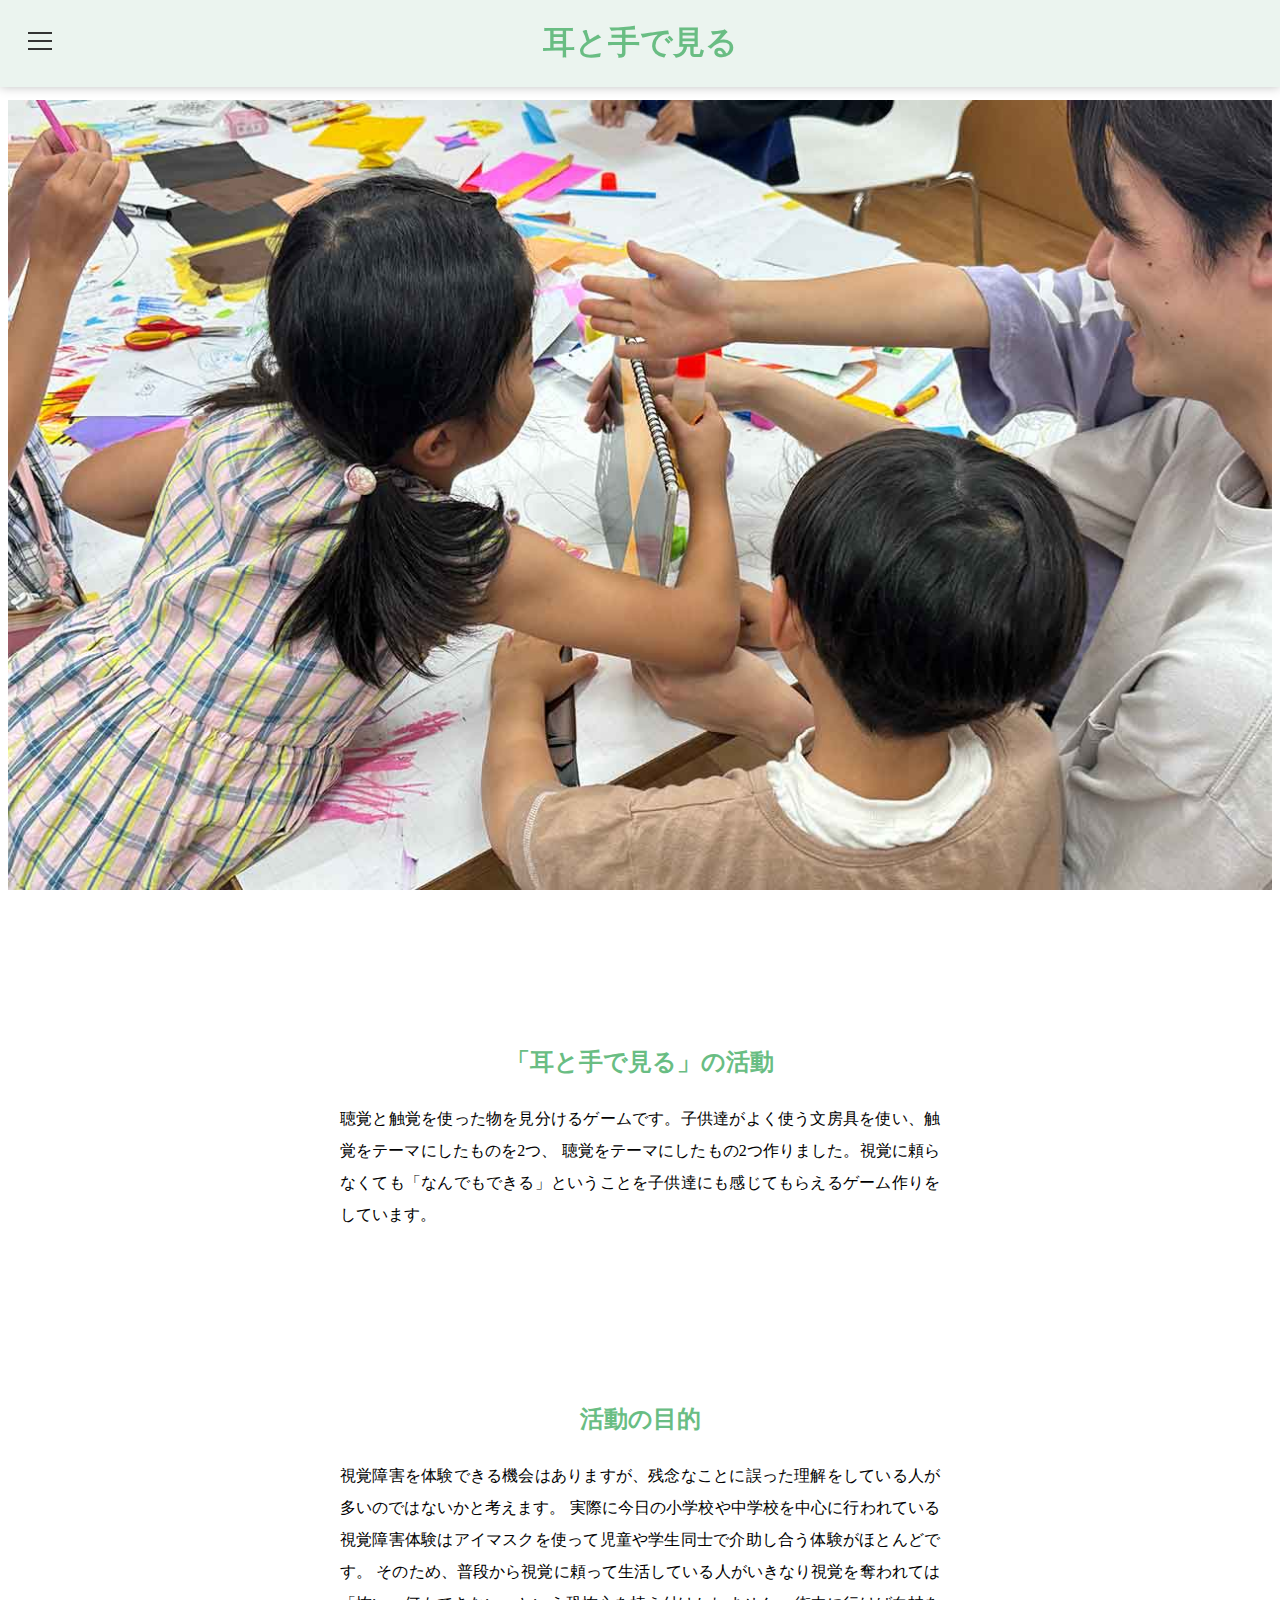
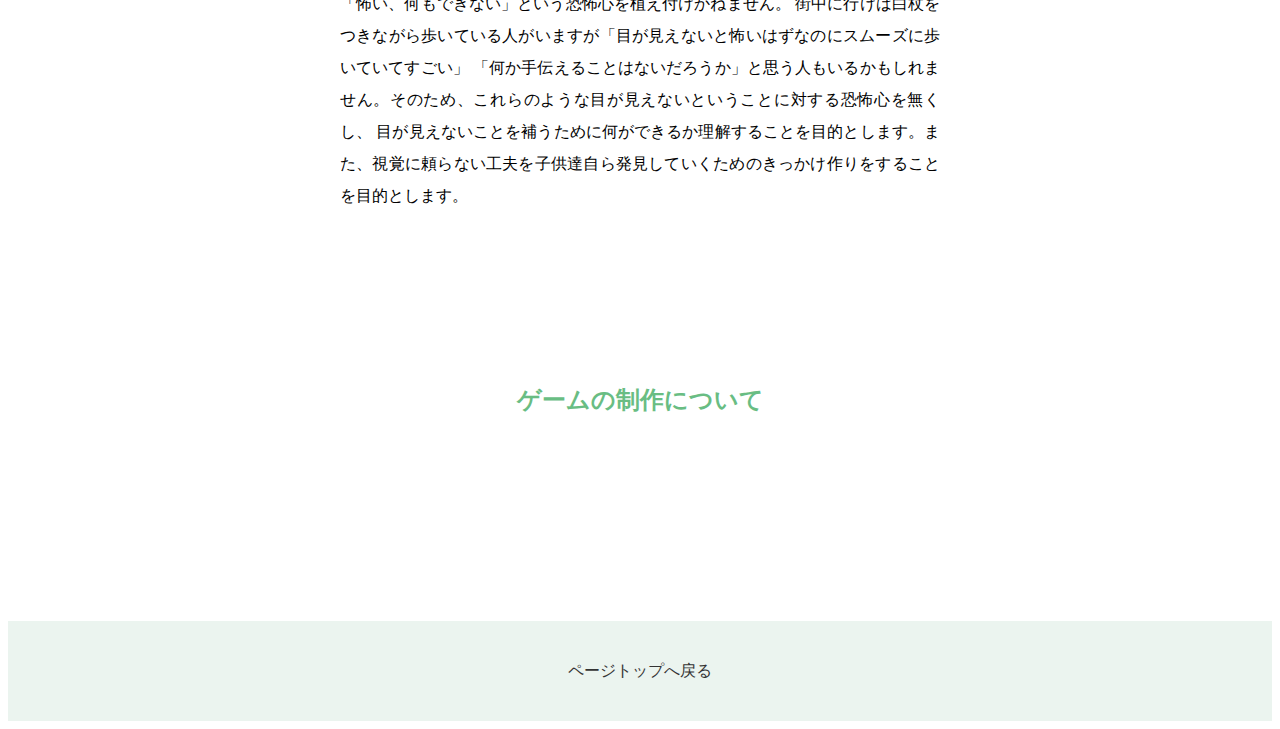
==== index.html @ 03f35da8 "Add files via upload" ====
<!DOCTYPE html>
<html lang="ja">
 <head>
     <meta charset="UTF-8">
     <title>耳と手で見る</title>
     <meta name="description" content="手と耳を使った、視覚障害を学ぶツールのデザイン">
     <meta name="viewport" content="width=device-width, initial-scale=1.0">


     
     <link href="common.css" rel="stylesheet">
     <link rel="stylesheet" href="style.css">
 </head>

 <body class="home">
    <header>
    <h1><a href="#">耳と手で見る</a></h1>

    <input type="checkbox" id="navBtn">  
    <label for="navBtn" class="open"><span></span></label>

    <nav>
      <ul>
         <li><a href="index.html">ホーム</a></li>
         <li><a href="game.html">ゲームの紹介</a></li>
         <li><a href="result.html">成果と考察</a></li>
      </ul>
    </nav>
    </header>


    <!-- 本文の始まり -->
    <main>
      <section class="visual">
         <img src="image/main_visual.jpg" alt="手と耳を使ったゲームで子供たちが遊んでいる様子">
      </section>

      <section class="maintext">
     <!-- 紹介文 -->
     <h2>「耳と手で見る」の活動</h2>
          <div id="introduction">
            <p class="introduction1">
               聴覚と触覚を使った物を見分けるゲームです。子供達がよく使う文房具を使い、触覚をテーマにしたものを2つ、
               聴覚をテーマにしたもの2つ作りました。視覚に頼らなくても「なんでもできる」ということを子供達にも感じてもらえるゲーム作りをしています。
            </p>


     <h2>活動の目的</h2>
             <p class="introduction1">
               視覚障害を体験できる機会はありますが、残念なことに誤った理解をしている人が多いのではないかと考えます。
               実際に今日の小学校や中学校を中心に行われている視覚障害体験はアイマスクを使って児童や学生同士で介助し合う体験がほとんどです。
               そのため、普段から視覚に頼って生活している人がいきなり視覚を奪われては「怖い、何もできない」という恐怖心を植え付けかねません。
               街中に行けば白杖をつきながら歩いている人がいますが「目が見えないと怖いはずなのにスムーズに歩いていてすごい」
               「何か手伝えることはないだろうか」と思う人もいるかもしれません。そのため、これらのような目が見えないということに対する恐怖心を無くし、
               目が見えないことを補うために何ができるか理解することを目的とします。また、視覚に頼らない工夫を子供達自ら発見していくためのきっかけ作りをすることを目的とします。
             </p>


     <h2>ゲームの制作について</h2>
             <p class="introduction1">
               
             </p>
          </div>
      </section>
    </main>


   <footer>
      <div><a href="#">ページトップへ戻る</a></div>
   </footer>
        
     

 </body>
</html>
---- style.css ----
@charset "UTF-8";

body{
    /* background-color: #EBF4EF; */
    background-color: #FFFFFF;
    font-size: 100%;
}

a{
    color: #333333;
    text-decoration: none;
}



/* ヘッダー */
header{
    position: fixed;
    width: 100%;
    top: 0;
    left: 0;
    /* background-color: #FFFFFF; */
    background-color: #EBF4EF;
    box-shadow: 0px 0px 10px 0px rgba(0, 0, 0, 0.25);
}



/* フッター */
footer{
    width: 100%;
    height: 100px;
    background-color: #EBF4EF;
    margin-top: 200px;
}

footer div{
    margin: 0%;
    color: #333333;
    line-height: 100px;
    text-align: center;
}


/* タイトル、見出しの設定*/
main{
    margin-top: 200px;
    line-height: 1.8;
}

.home main {
    margin-top: 100px;
}

main p{
    line-height: 2.0;
    text-align: justify; 
}

h1,h1 a{
    color: #69BD83;
    font-family:"游ゴシック",sans-serif;
    text-align: center;
}

h2 {
    color: #69BD83;
    font-family:"游ゴシック",sans-serif;
    text-align: center;
    padding-top: 250px; /* headerの高さ */
    margin-top: -100px;
}

h3{
    padding-top: 40px;
    text-align: center;
}

.maintext{
    padding: 0px 40px;
}


/* ホームページの紹介文 */
#introduction{
    text-align: center; 
}
.introduction1{
    text-align: left; margin-left: auto; margin-right: auto; max-width: 600px;
    text-align: justify;
}



/* ゲームの箇条書きリスト */
#gamelist{
    text-align: center; 
}
#gamelist1{
    text-align: left; margin-left: auto; margin-right: auto; max-width: 475px;
    text-align: justify;
}


/* 成果の本文 */
#resulttext{
    text-align: center; 
}
#resulttext1{
    text-align: left; margin-left: auto; margin-right: auto; width: 475px;
    text-align: justify;
}



/* 動画 */
iframe{
    max-width: 100%;
    margin: auto;
    display: block;
}



/* 画像 */
img{
    max-width: 100%;
    margin: auto;
    display: block;
}



/* メニューバー機能 */
ul{
    overflow: hidden;
    list-style: none;
    margin: 0 auto;
    z-index: 20;
}

ul li{
    display: inline-block;
    padding: 26px 10px 20px 10px;
}

.btn4{
    text-transform: uppercase;
    text-align: center;
    position: relative;
    text-decoration: none;
    display: inline-block;
}

.btn4::before{
    content: '';
    position: absolute;
    bottom: -2px;
    left: 0%;
    width:100%;
    height: 2px;
    background: #69BD83;
    display: block;
    transform-origin: right top;
    transform: scale(0, 1);
    transition: transform 0.4s cubic-bezier(1, 0, 0, 1)
}

.btn4:hover::before{
    transform-origin: left top;
    transform: scale(1, 1)
}



/* ホーム画面のメニューバー */
nav ul {
    list-style: none;
    padding-top: 3rem;
    padding-bottom: 1rem;
    text-align: center;
}
  
nav ul li {
    display: block;
    margin: 0 10px;
    padding: 10px 0;
}
  
nav ul li a {
    text-decoration: none;
    font-weight: bold;
    color: #FFFFFF;
}



/* ハンバーガーメニュー */
#wrap {
    display: flex;
    flex-direction: column;
    min-height: 100vh;
    overflow: hidden;
}

nav {
    /* display: none; */
    height: 100vh;
    width: 300px;
    position: absolute;
    top: 0;
    left:-300px;
    z-index: 50;
    background-color: rgba(105, 189, 131, .5);
    transition: transform .5s;
}
  
#navBtn:checked ~ nav {
    display: block;
    transform: translateX(300px);
}

#navBtn {
    display: none;
}
  
.open {
    cursor: pointer;
    position: absolute;
    top: 22px;
    left: 10px;
    display: block;
    z-index: 100;
    width: 60px;
    height: 40px;
    border-radius: 2px;
}



/*ハンバーガーボタン*/
.open::before,
.open::after {
  content: "";
}

.open span,
.open::before,
.open::after {
  content: "";
  position: absolute;
  top: 18px;
  left: 30%;
  width: 40%;
  border-bottom: 2px solid #333;
  transition: transform .5s;
}

.open::before {
  transform: translateY(-8px);
}

.open::after {
  transform: translateY(8px);
}



/*ハンバーガーボタンを閉じる*/
/* #navBtn:checked + .open {
  background: #555;
} */

#navBtn:checked + .open span {
  transform: scaleX(0);
}

#navBtn:checked + .open::before {
  transform: rotate(45deg);
}

#navBtn:checked + .open::after {
  transform: rotate(-45deg);
}
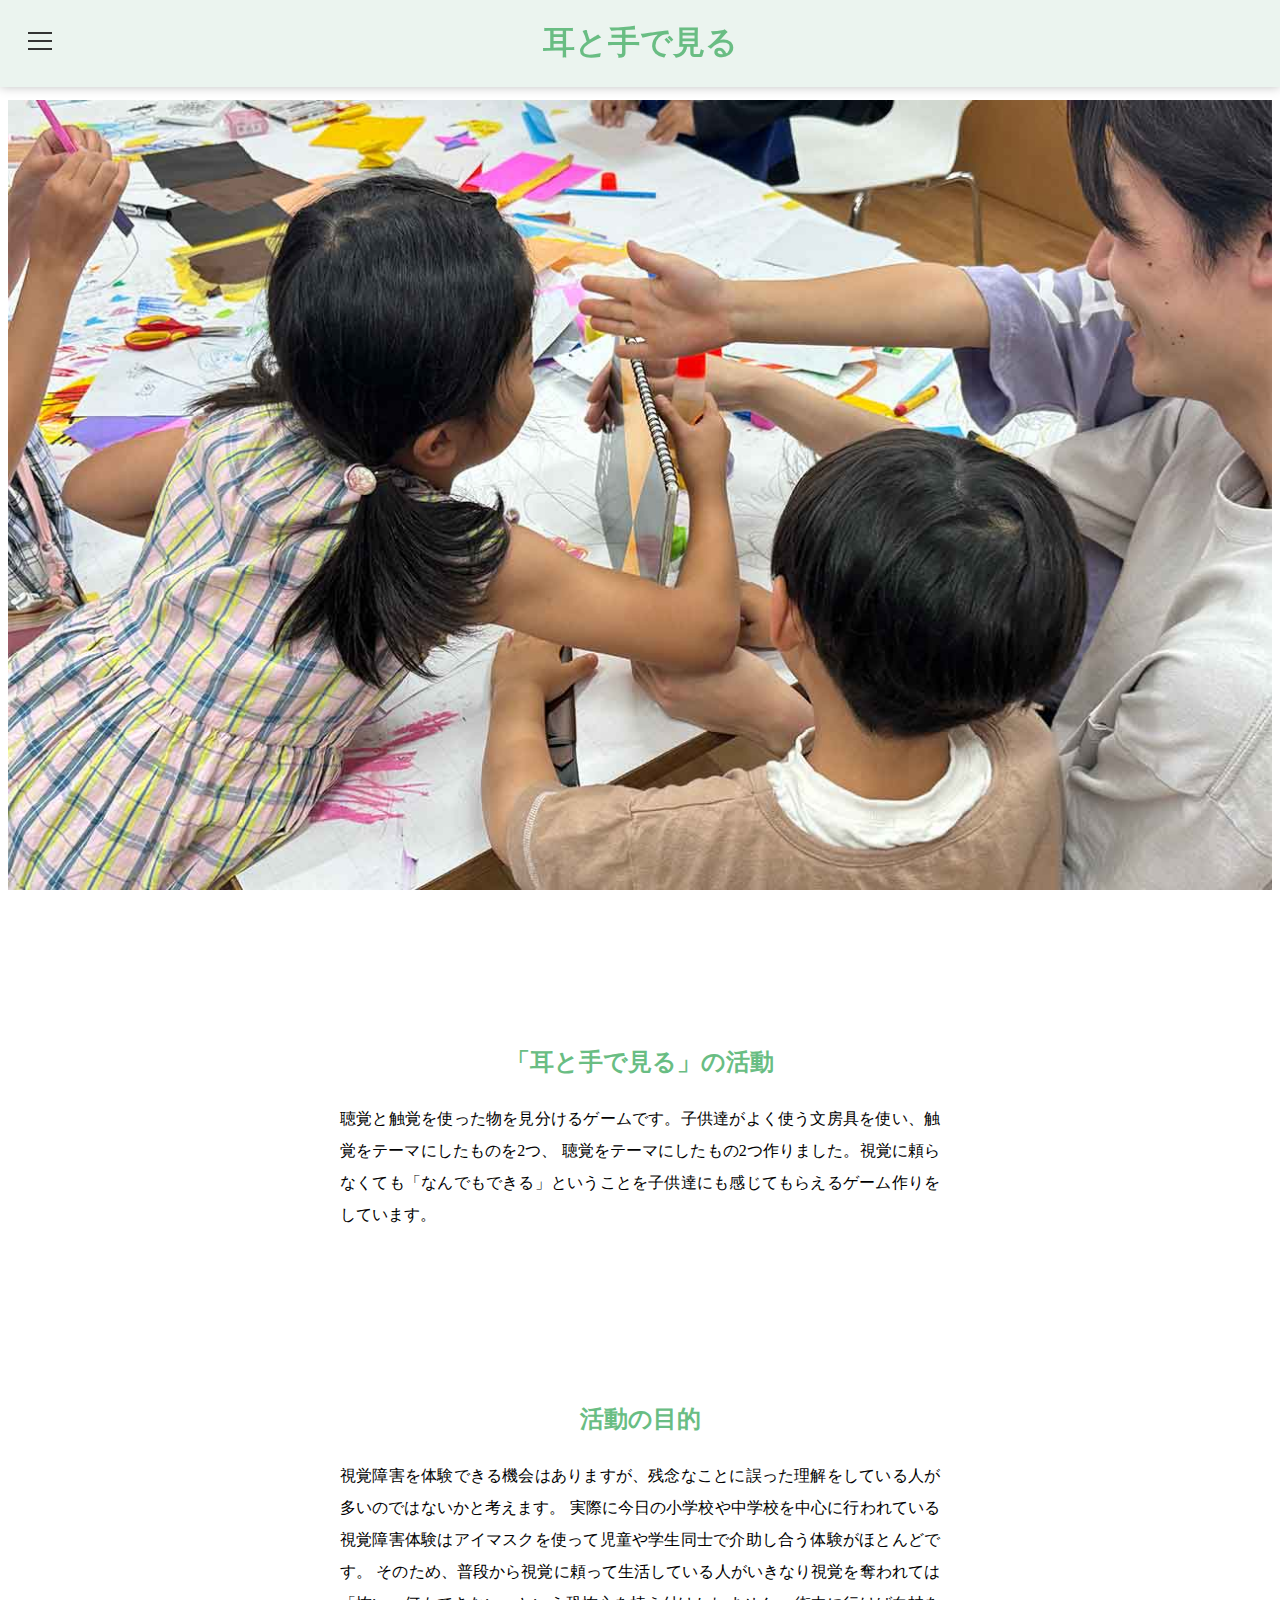
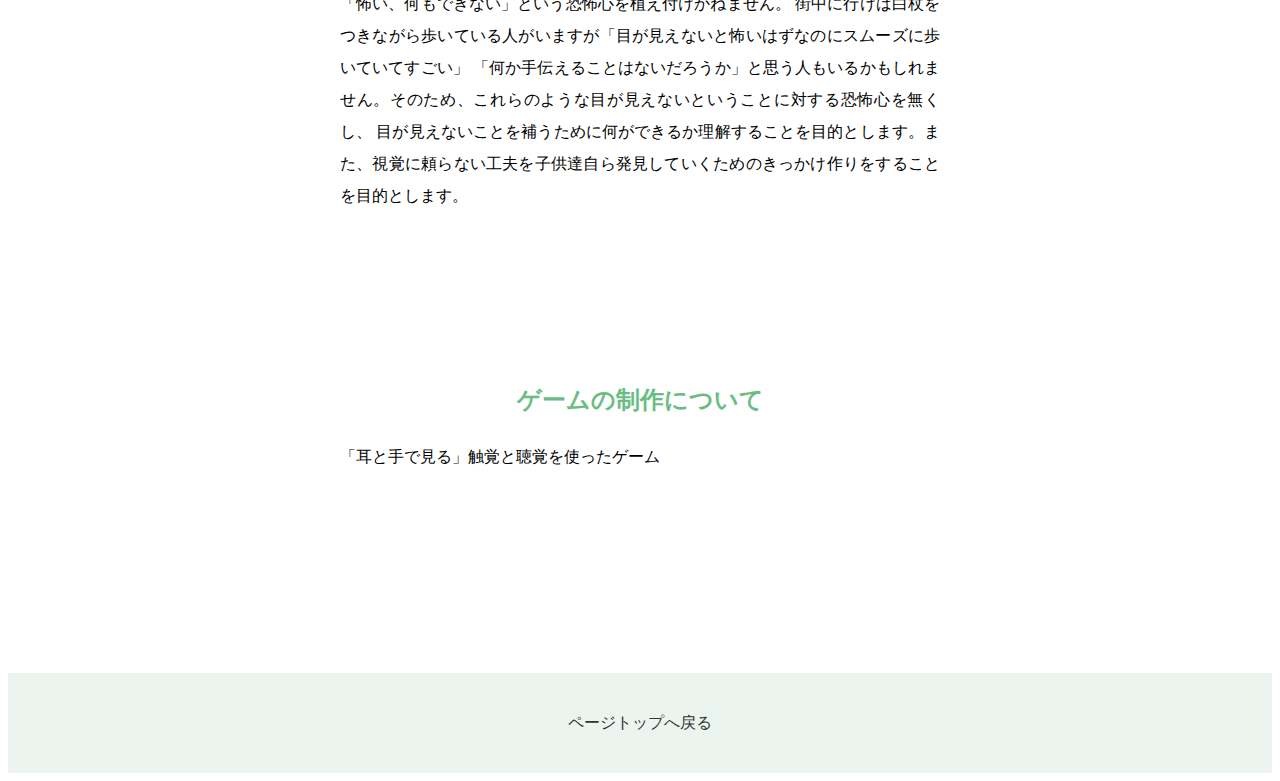
==== commit 0d12b091: "Add files via upload" ====
--- a/index.html
+++ b/index.html
@@ -23,7 +23,7 @@
       <ul>
          <li><a href="index.html">ホーム</a></li>
          <li><a href="game.html">ゲームの紹介</a></li>
-         <li><a href="result.html">成果と考察</a></li>
+         <li><a href="result.html">成果</a></li>
       </ul>
     </nav>
     </header>
@@ -58,7 +58,7 @@
 
      <h2>ゲームの制作について</h2>
              <p class="introduction1">
-               
+               「耳と手で見る」触覚と聴覚を使ったゲーム
              </p>
           </div>
       </section>
--- a/style.css
+++ b/style.css
@@ -19,7 +19,6 @@
     width: 100%;
     top: 0;
     left: 0;
-    /* background-color: #FFFFFF; */
     background-color: #EBF4EF;
     box-shadow: 0px 0px 10px 0px rgba(0, 0, 0, 0.25);
 }
@@ -96,7 +95,7 @@
 #gamelist{
     text-align: center; 
 }
-#gamelist1{
+.gamelist1{
     text-align: left; margin-left: auto; margin-right: auto; max-width: 475px;
     text-align: justify;
 }
@@ -106,7 +105,7 @@
 #resulttext{
     text-align: center; 
 }
-#resulttext1{
+.resulttext1{
     text-align: left; margin-left: auto; margin-right: auto; width: 475px;
     text-align: justify;
 }
@@ -159,7 +158,7 @@
     left: 0%;
     width:100%;
     height: 2px;
-    background: #69BD83;
+    background: #00aa71;
     display: block;
     transform-origin: right top;
     transform: scale(0, 1);
@@ -173,18 +172,22 @@
 
 
 
-/* ホーム画面のメニューバー */
+/* 各ページに表示するのメニューバー */
 nav ul {
     list-style: none;
     padding-top: 3rem;
     padding-bottom: 1rem;
-    text-align: center;
+    /* text-align: center; */
 }
   
 nav ul li {
     display: block;
     margin: 0 10px;
     padding: 10px 0;
+}
+
+nav ul li ul{
+    padding: 1rem;
 }
   
 nav ul li a {
@@ -211,7 +214,7 @@
     top: 0;
     left:-300px;
     z-index: 50;
-    background-color: rgba(105, 189, 131, .5);
+    background-color: rgba(105, 189, 131, .8);
     transition: transform .5s;
 }
   
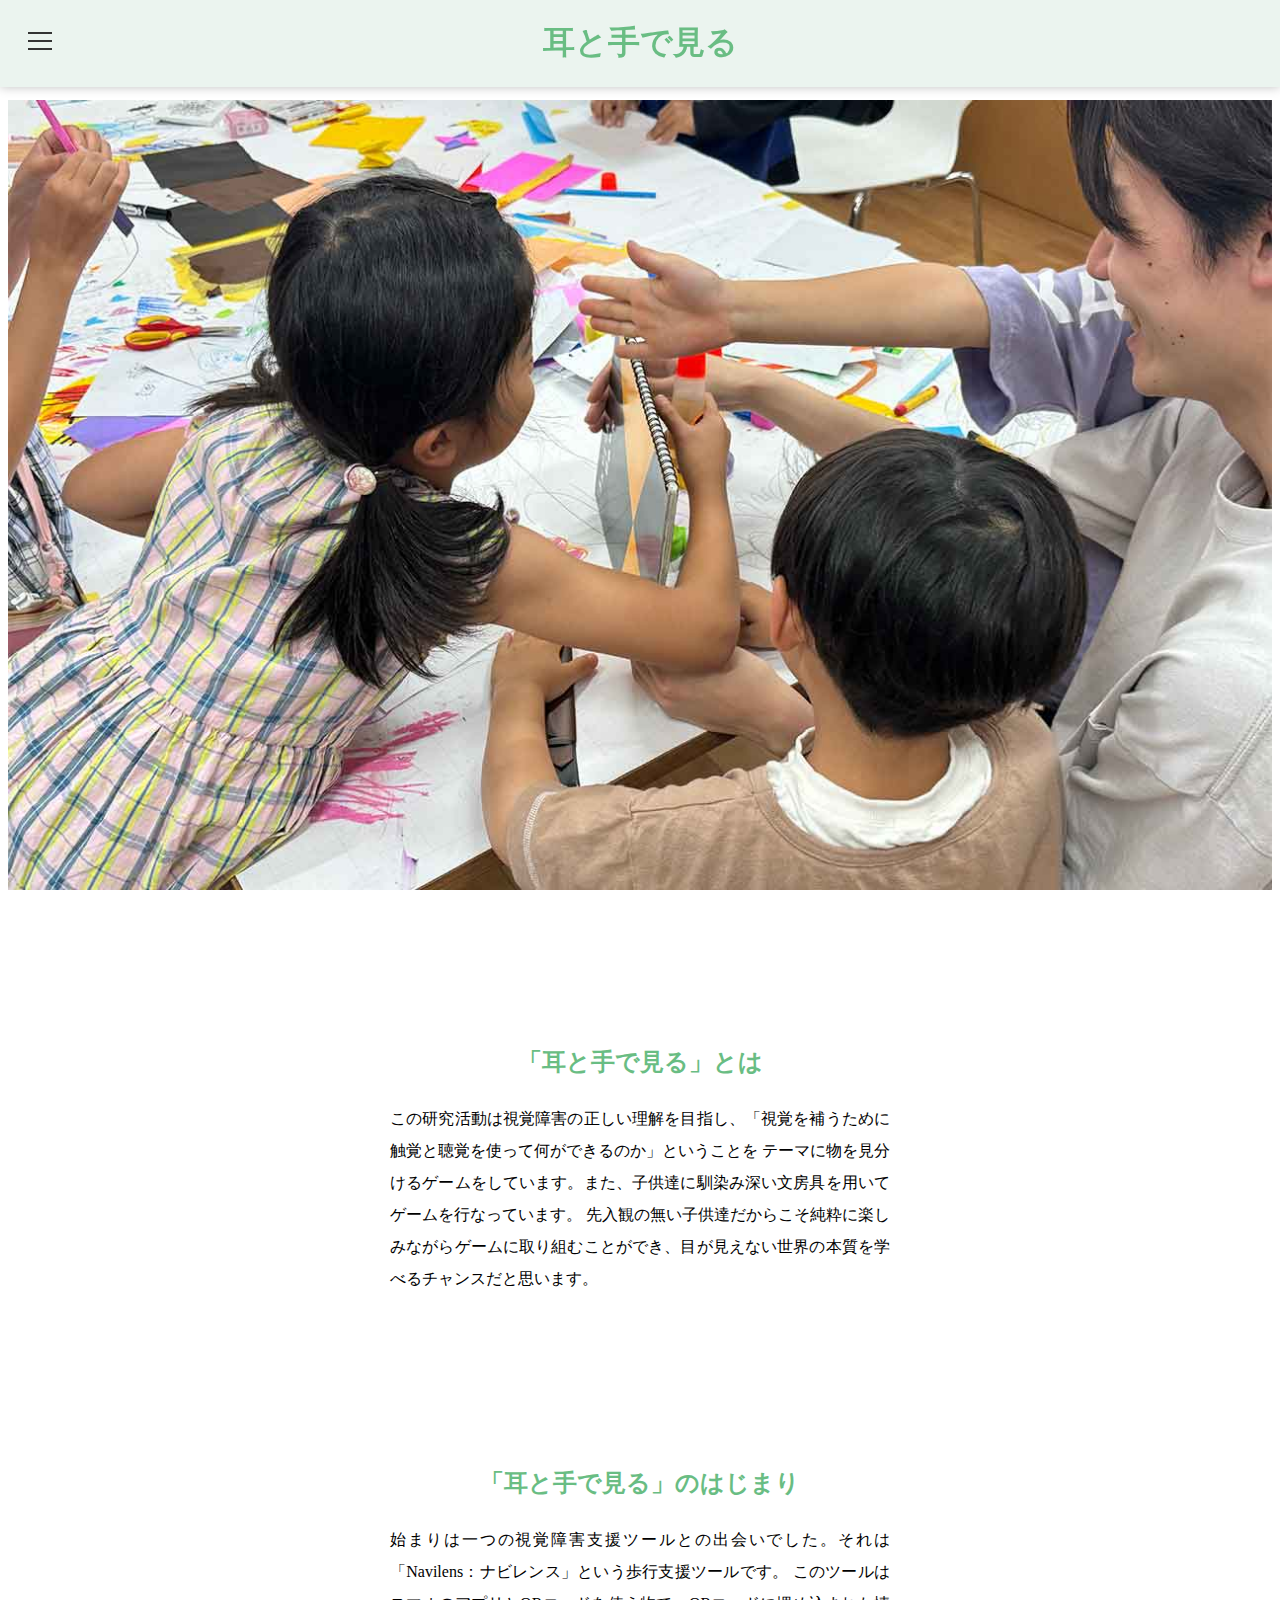
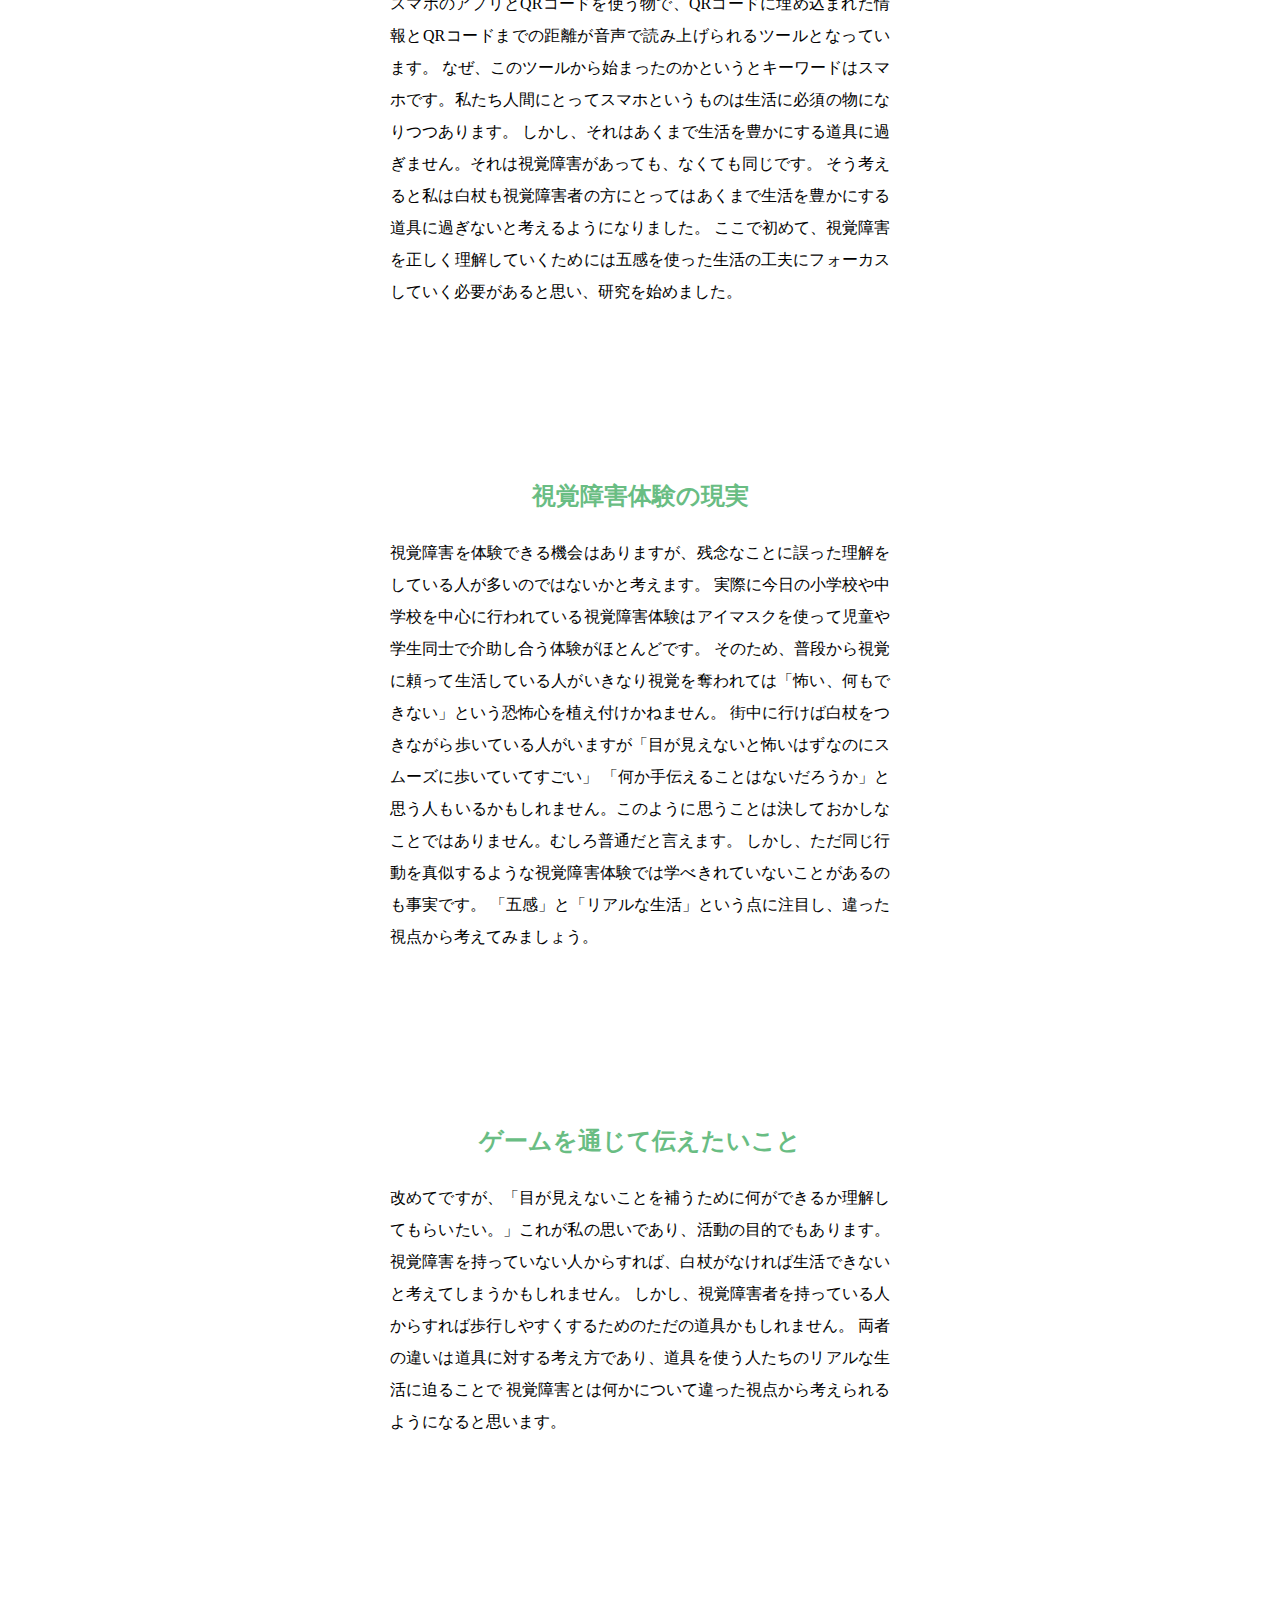
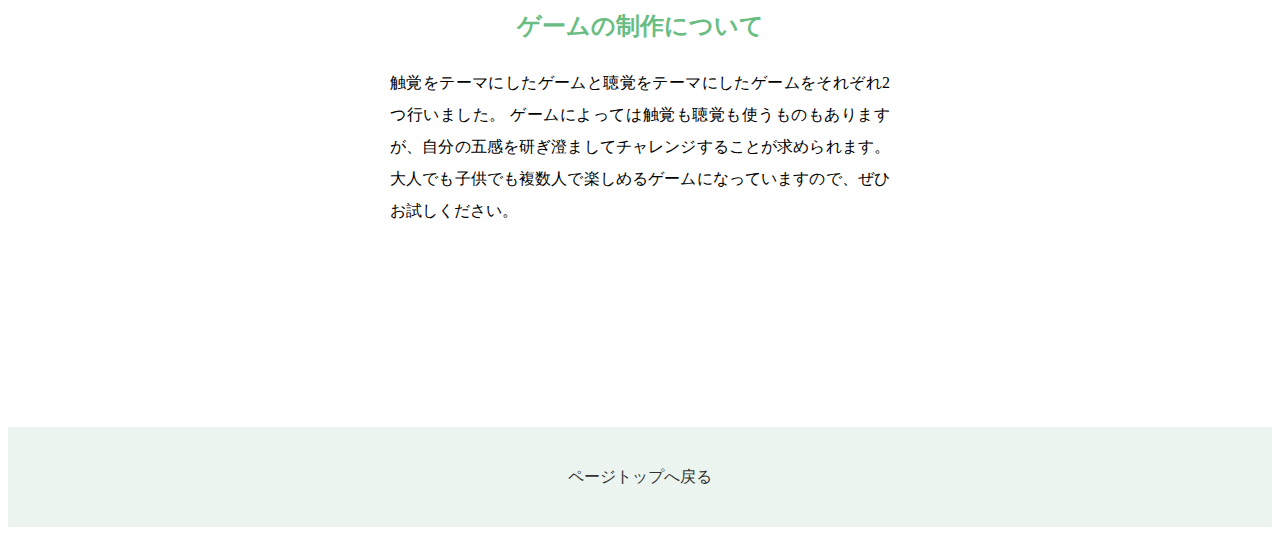
==== commit 3e30d486: "Add files via upload" ====
--- a/index.html
+++ b/index.html
@@ -37,28 +37,53 @@
 
       <section class="maintext">
      <!-- 紹介文 -->
-     <h2>「耳と手で見る」の活動</h2>
+     <h2>「耳と手で見る」とは</h2>
           <div id="introduction">
             <p class="introduction1">
-               聴覚と触覚を使った物を見分けるゲームです。子供達がよく使う文房具を使い、触覚をテーマにしたものを2つ、
-               聴覚をテーマにしたもの2つ作りました。視覚に頼らなくても「なんでもできる」ということを子供達にも感じてもらえるゲーム作りをしています。
+              この研究活動は視覚障害の正しい理解を目指し、「視覚を補うために触覚と聴覚を使って何ができるのか」ということを
+              テーマに物を見分けるゲームをしています。また、子供達に馴染み深い文房具を用いてゲームを行なっています。
+              先入観の無い子供達だからこそ純粋に楽しみながらゲームに取り組むことができ、目が見えない世界の本質を学べるチャンスだと思います。
             </p>
 
 
-     <h2>活動の目的</h2>
+     <h2>「耳と手で見る」のはじまり</h2>
              <p class="introduction1">
-               視覚障害を体験できる機会はありますが、残念なことに誤った理解をしている人が多いのではないかと考えます。
-               実際に今日の小学校や中学校を中心に行われている視覚障害体験はアイマスクを使って児童や学生同士で介助し合う体験がほとんどです。
-               そのため、普段から視覚に頼って生活している人がいきなり視覚を奪われては「怖い、何もできない」という恐怖心を植え付けかねません。
-               街中に行けば白杖をつきながら歩いている人がいますが「目が見えないと怖いはずなのにスムーズに歩いていてすごい」
-               「何か手伝えることはないだろうか」と思う人もいるかもしれません。そのため、これらのような目が見えないということに対する恐怖心を無くし、
-               目が見えないことを補うために何ができるか理解することを目的とします。また、視覚に頼らない工夫を子供達自ら発見していくためのきっかけ作りをすることを目的とします。
+              始まりは一つの視覚障害支援ツールとの出会いでした。それは「Navilens：ナビレンス」という歩行支援ツールです。
+              このツールはスマホのアプリとQRコードを使う物で、QRコードに埋め込まれた情報とQRコードまでの距離が音声で読み上げられるツールとなっています。
+              なぜ、このツールから始まったのかというとキーワードはスマホです。私たち人間にとってスマホというものは生活に必須の物になりつつあります。
+              しかし、それはあくまで生活を豊かにする道具に過ぎません。それは視覚障害があっても、なくても同じです。
+              そう考えると私は白杖も視覚障害者の方にとってはあくまで生活を豊かにする道具に過ぎないと考えるようになりました。
+              ここで初めて、視覚障害を正しく理解していくためには五感を使った生活の工夫にフォーカスしていく必要があると思い、研究を始めました。
              </p>
 
 
+     <h2>視覚障害体験の現実</h2>
+             <p class="introduction1">
+              視覚障害を体験できる機会はありますが、残念なことに誤った理解をしている人が多いのではないかと考えます。
+              実際に今日の小学校や中学校を中心に行われている視覚障害体験はアイマスクを使って児童や学生同士で介助し合う体験がほとんどです。
+              そのため、普段から視覚に頼って生活している人がいきなり視覚を奪われては「怖い、何もできない」という恐怖心を植え付けかねません。
+              街中に行けば白杖をつきながら歩いている人がいますが「目が見えないと怖いはずなのにスムーズに歩いていてすごい」
+              「何か手伝えることはないだろうか」と思う人もいるかもしれません。このように思うことは決しておかしなことではありません。むしろ普通だと言えます。
+              しかし、ただ同じ行動を真似するような視覚障害体験では学べきれていないことがあるのも事実です。
+              「五感」と「リアルな生活」という点に注目し、違った視点から考えてみましょう。
+             </p>
+      
+
+     <h2>ゲームを通じて伝えたいこと</h2> 
+             <p class="introduction1">
+              改めてですが、「目が見えないことを補うために何ができるか理解してもらいたい。」これが私の思いであり、活動の目的でもあります。
+              視覚障害を持っていない人からすれば、白杖がなければ生活できないと考えてしまうかもしれません。
+              しかし、視覚障害者を持っている人からすれば歩行しやすくするためのただの道具かもしれません。
+              両者の違いは道具に対する考え方であり、道具を使う人たちのリアルな生活に迫ることで
+              視覚障害とは何かについて違った視点から考えられるようになると思います。
+             </p> 
+             
+             
      <h2>ゲームの制作について</h2>
              <p class="introduction1">
-               「耳と手で見る」触覚と聴覚を使ったゲーム
+              触覚をテーマにしたゲームと聴覚をテーマにしたゲームをそれぞれ2つ行いました。
+              ゲームによっては触覚も聴覚も使うものもありますが、自分の五感を研ぎ澄ましてチャレンジすることが求められます。
+              大人でも子供でも複数人で楽しめるゲームになっていますので、ぜひお試しください。
              </p>
           </div>
       </section>
--- a/style.css
+++ b/style.css
@@ -85,7 +85,7 @@
     text-align: center; 
 }
 .introduction1{
-    text-align: left; margin-left: auto; margin-right: auto; max-width: 600px;
+    text-align: left; margin-left: auto; margin-right: auto; max-width: 500px;
     text-align: justify;
 }
 
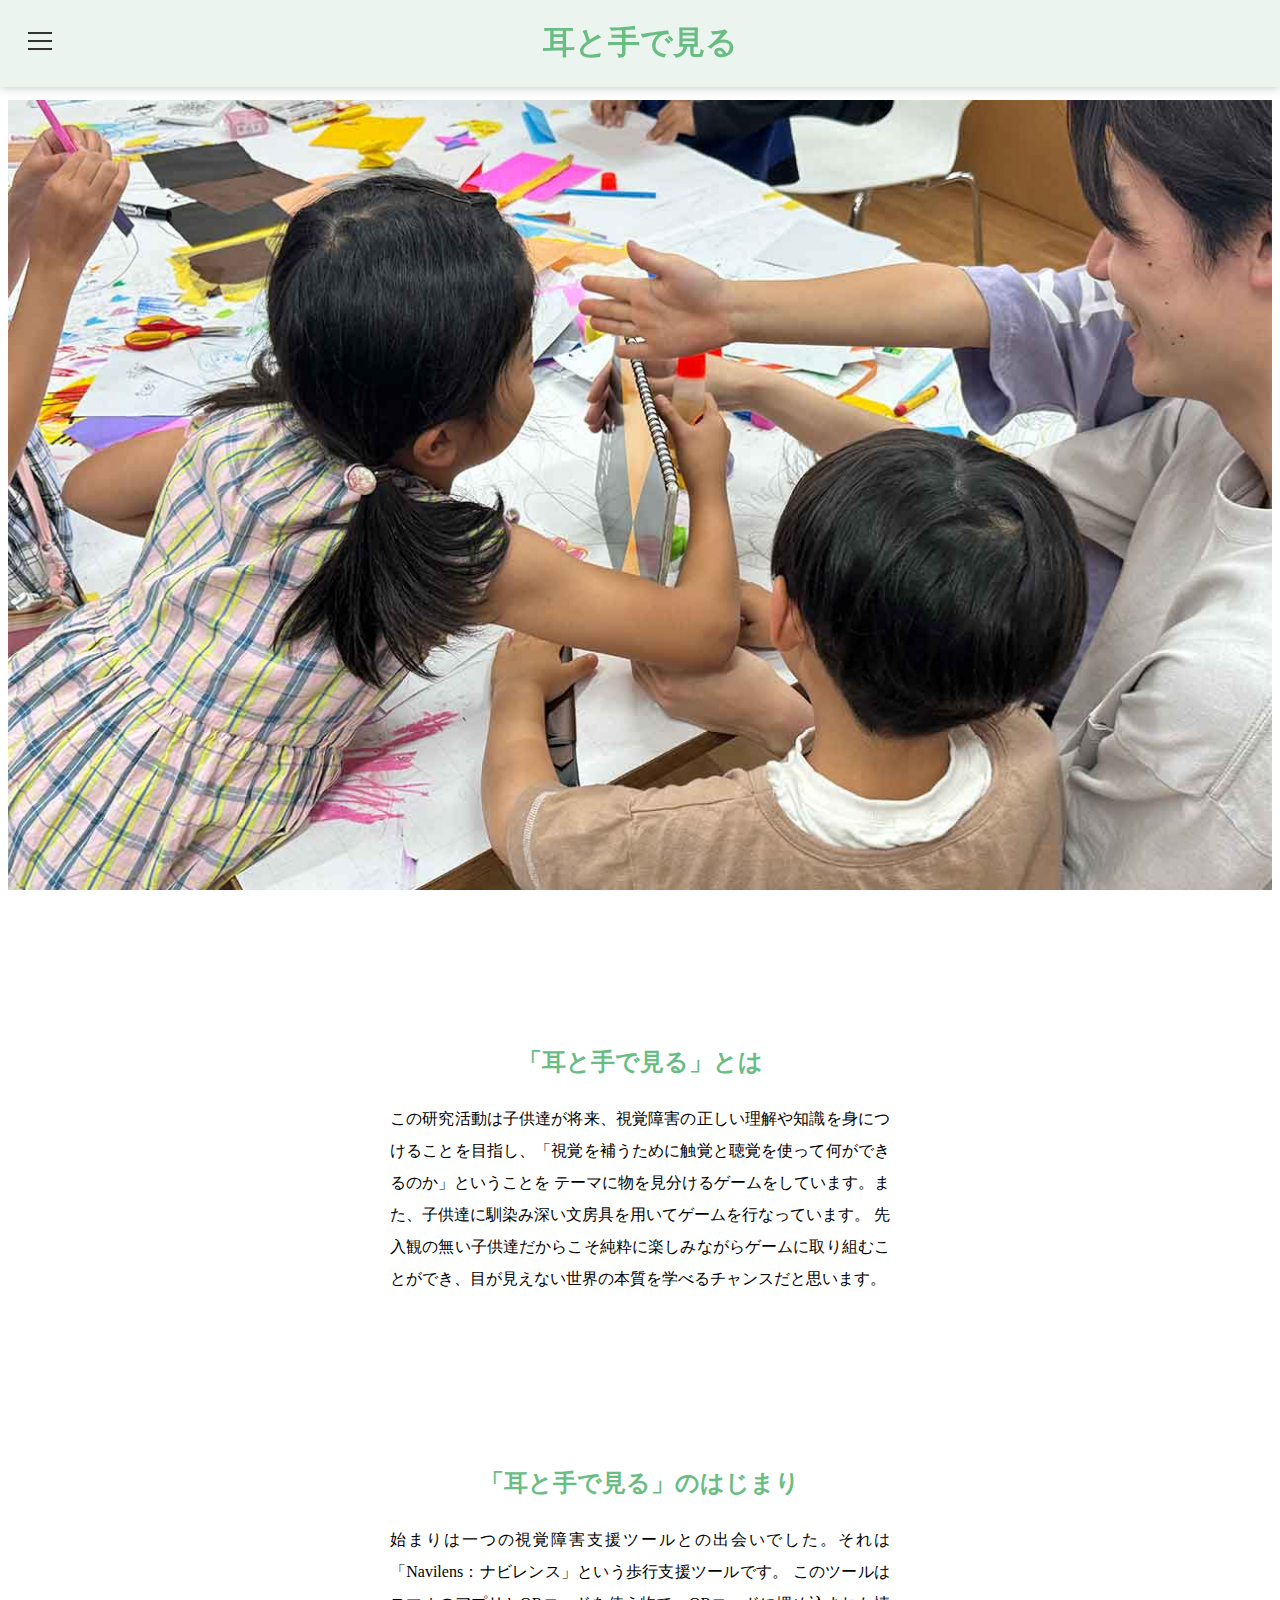
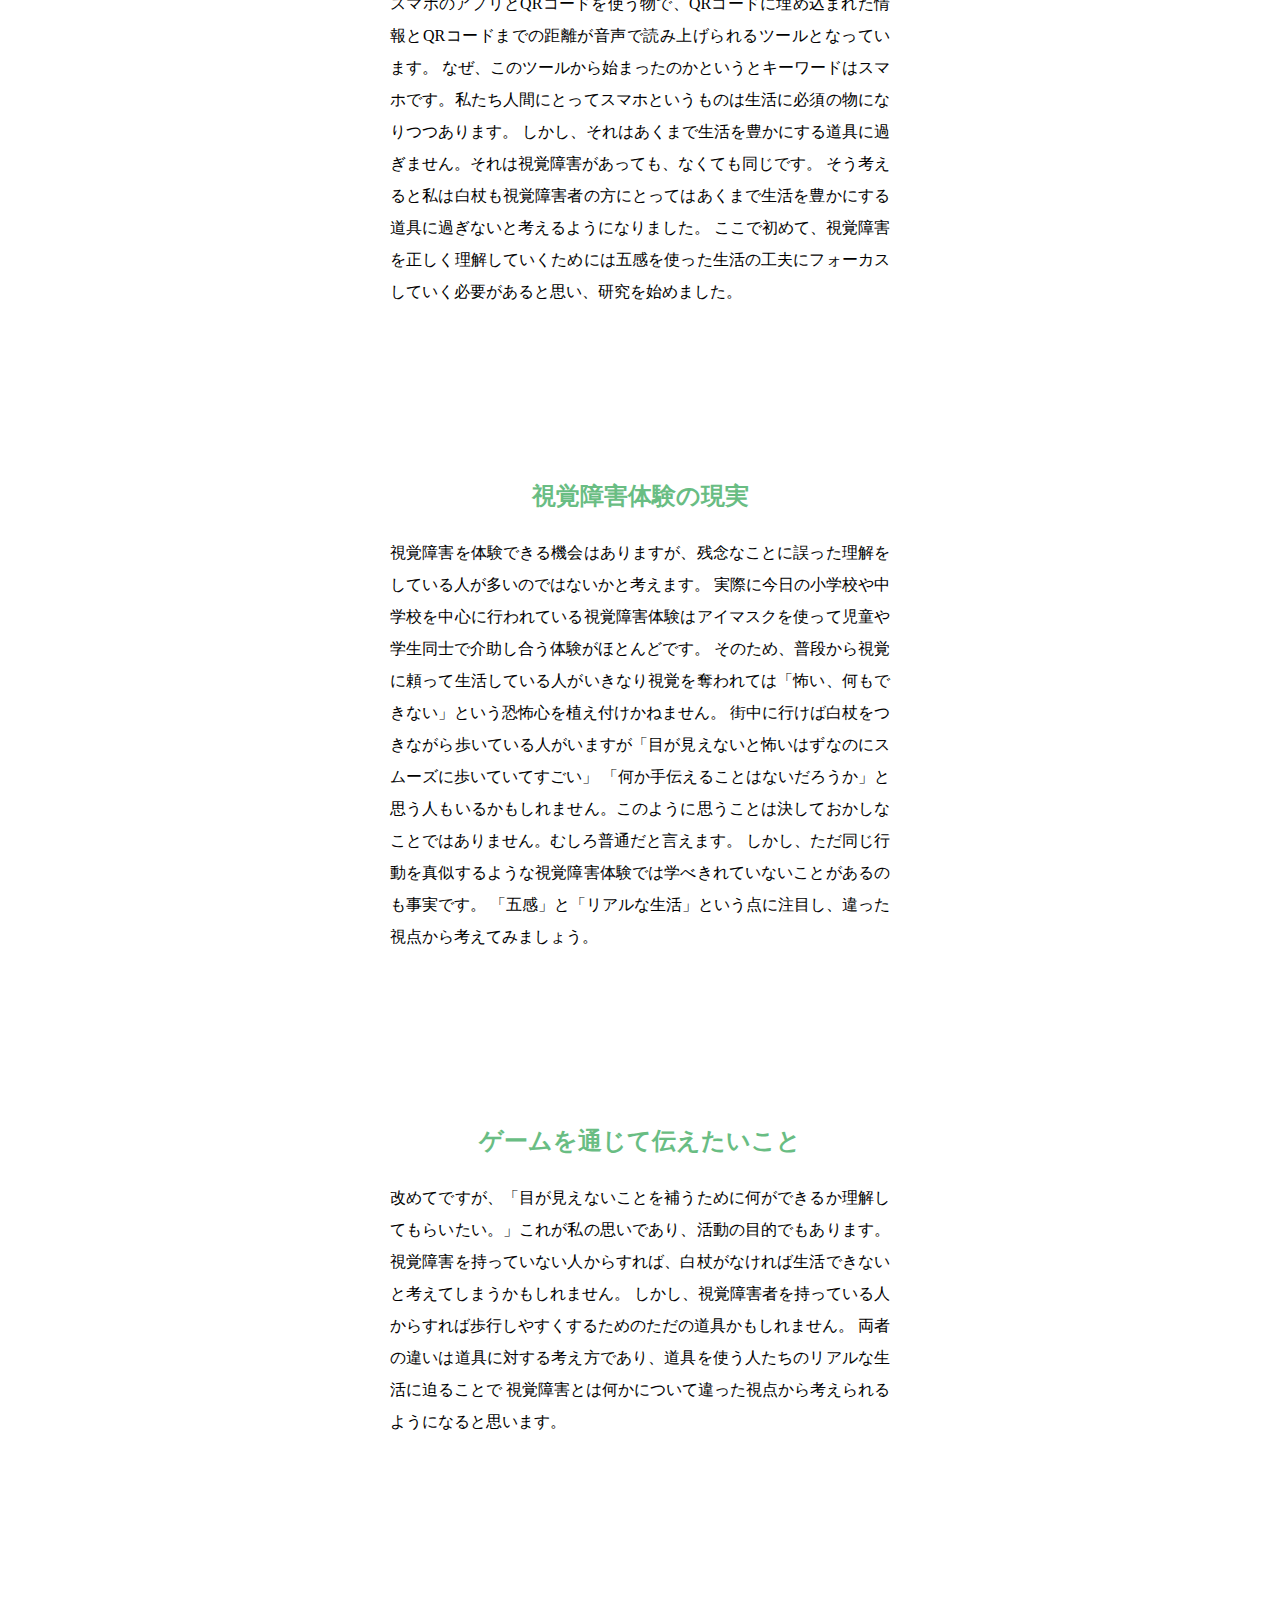
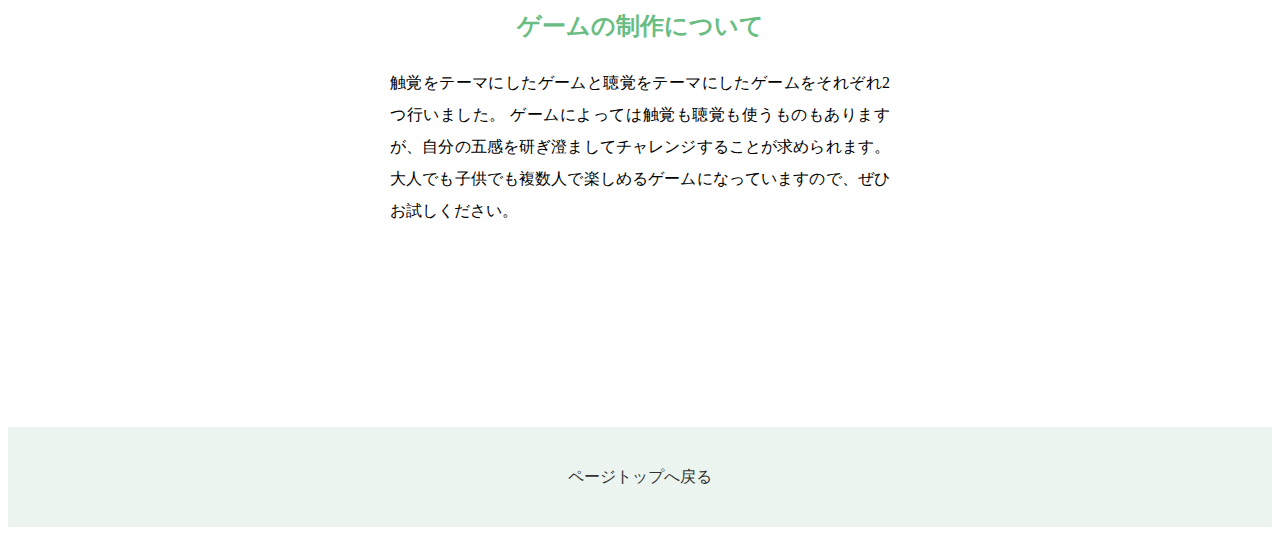
==== commit 6ab6892e: "Add files via upload" ====
--- a/index.html
+++ b/index.html
@@ -23,7 +23,7 @@
       <ul>
          <li><a href="index.html">ホーム</a></li>
          <li><a href="game.html">ゲームの紹介</a></li>
-         <li><a href="result.html">成果</a></li>
+         <li><a href="result.html">活動の成果</a></li>
       </ul>
     </nav>
     </header>
@@ -40,7 +40,7 @@
      <h2>「耳と手で見る」とは</h2>
           <div id="introduction">
             <p class="introduction1">
-              この研究活動は視覚障害の正しい理解を目指し、「視覚を補うために触覚と聴覚を使って何ができるのか」ということを
+              この研究活動は子供達が将来、視覚障害の正しい理解や知識を身につけることを目指し、「視覚を補うために触覚と聴覚を使って何ができるのか」ということを
               テーマに物を見分けるゲームをしています。また、子供達に馴染み深い文房具を用いてゲームを行なっています。
               先入観の無い子供達だからこそ純粋に楽しみながらゲームに取り組むことができ、目が見えない世界の本質を学べるチャンスだと思います。
             </p>
--- a/style.css
+++ b/style.css
@@ -91,22 +91,22 @@
 
 
 
-/* ゲームの箇条書きリスト */
+/* ゲームページの本文 */
 #gamelist{
     text-align: center; 
 }
 .gamelist1{
-    text-align: left; margin-left: auto; margin-right: auto; max-width: 475px;
+    text-align: left; margin-left: auto; margin-right: auto; max-width: 460px;
     text-align: justify;
 }
 
 
-/* 成果の本文 */
+/* 活動の成果のページの本文 */
 #resulttext{
     text-align: center; 
 }
 .resulttext1{
-    text-align: left; margin-left: auto; margin-right: auto; width: 475px;
+    text-align: left; margin-left: auto; margin-right: auto; width: 500px;
     text-align: justify;
 }
 
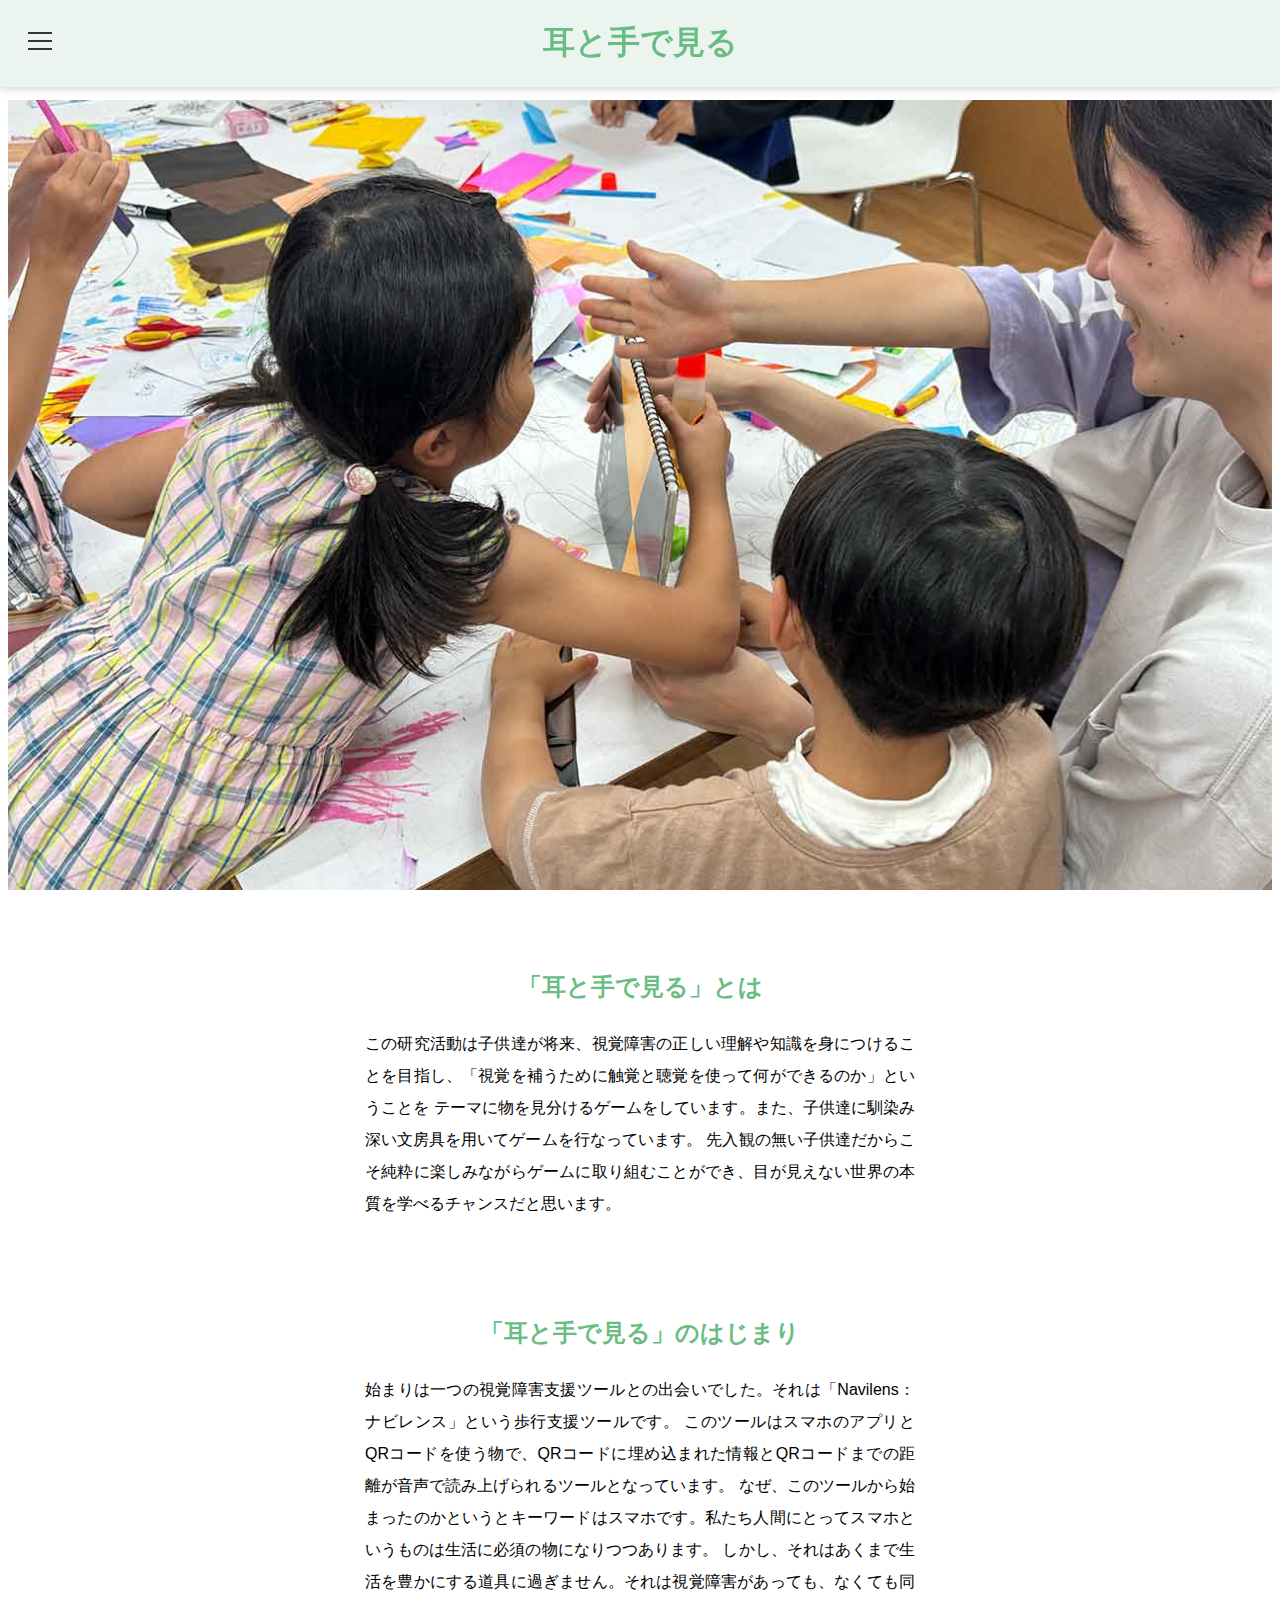
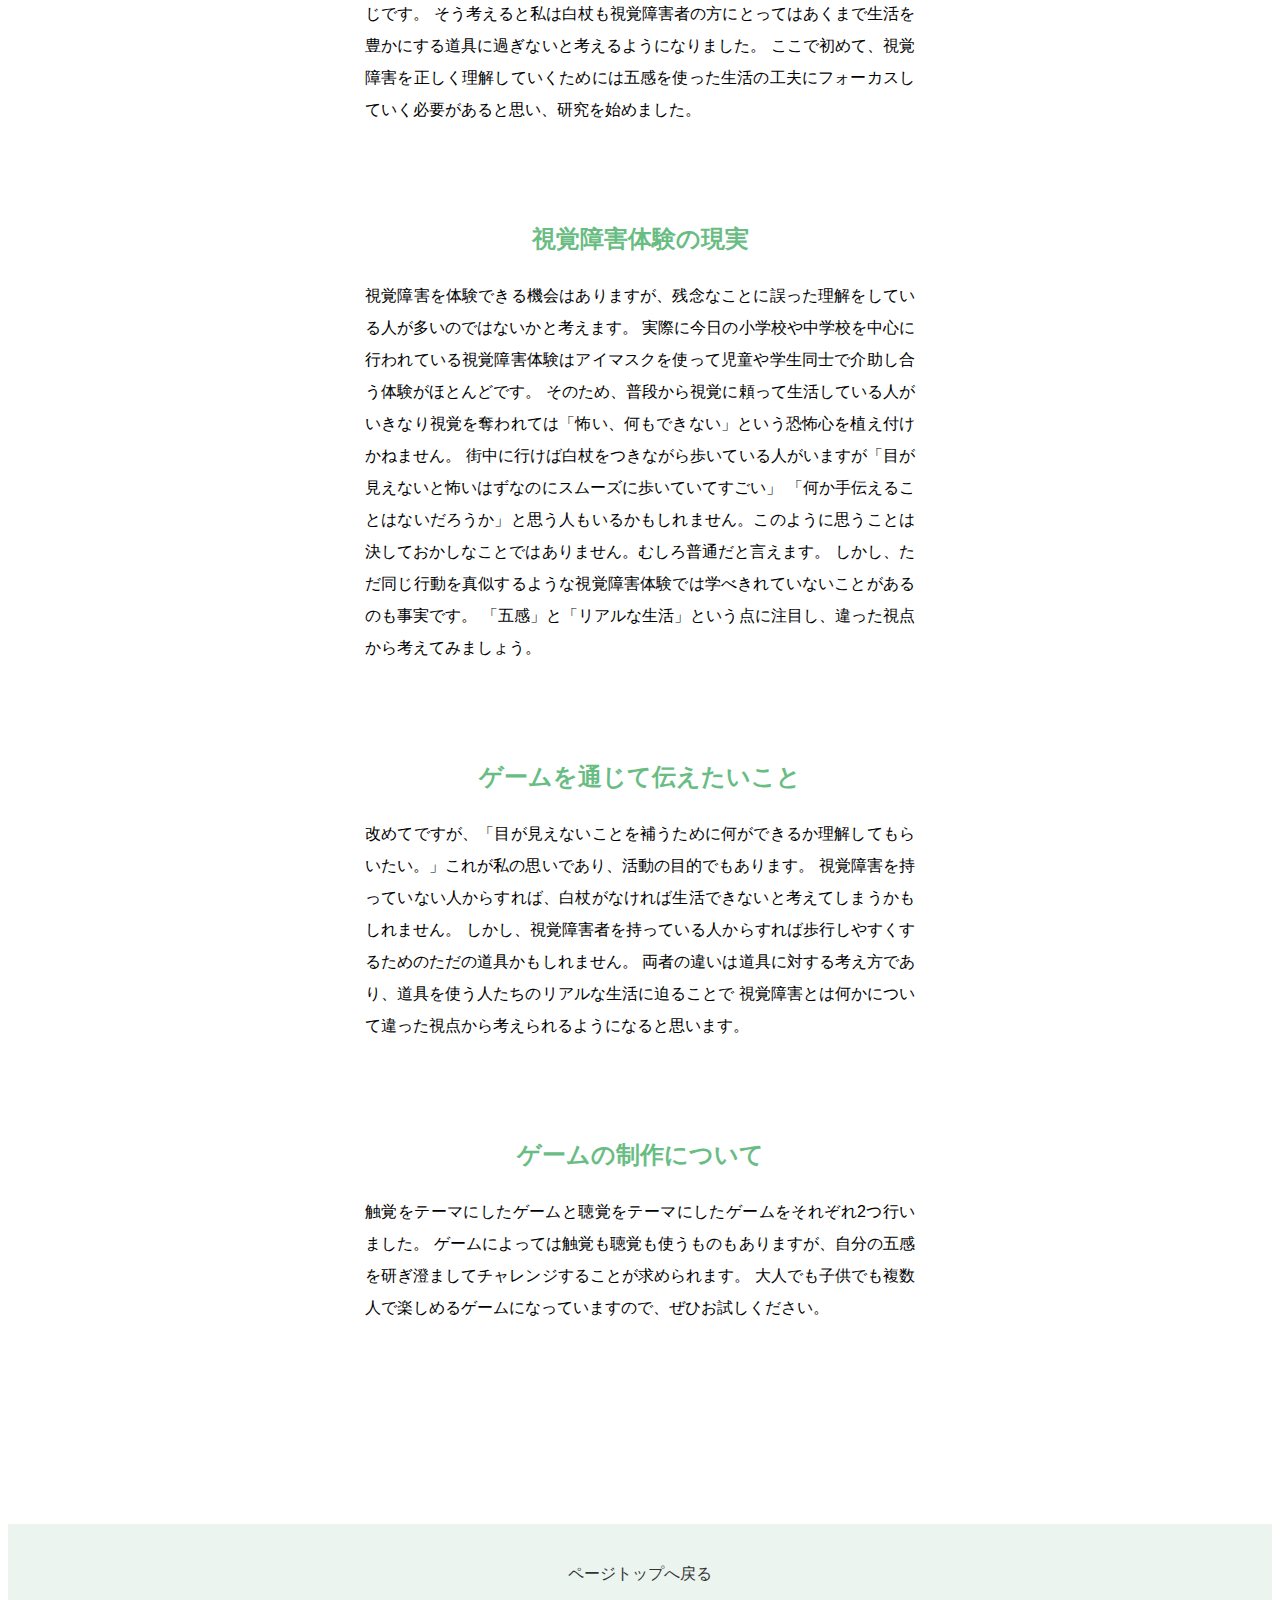
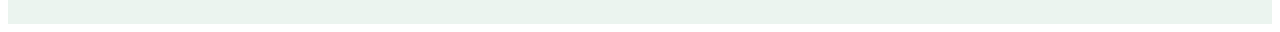
==== commit 15e6d551: "Add files via upload" ====
--- a/index.html
+++ b/index.html
@@ -22,11 +22,25 @@
     <nav>
       <ul>
          <li><a href="index.html">ホーム</a></li>
-         <li><a href="game.html">ゲームの紹介</a></li>
-         <li><a href="result.html">活動の成果</a></li>
+         <li><a href="game.html">ゲームの紹介</a>
+            <ul>
+               <li><a href="game.html" class="btn2">どこかな？ゲーム</a></li>
+               <li><a href="game2.html" class="btn4">何が落ちたかな？ゲーム</a></li>
+               <li><a href="game3.html" class="btn4">サウンド記憶ゲーム</a></li>
+               <li><a href="game4.html" class="btn4">何で書いた!?ゲーム</a></li>
+             </ul>
+         </li>
+         <li><a href="result.html">活動の成果</a>
+            <ul>
+               <li><a href="#result1" class="btn4">子供達の「気持ち」</a></li>
+               <li><a href="#result2" class="btn4">楽しく学べる環境づくり</a></li>
+               <li><a href="#result3" class="btn4">視覚障害の正しい理解</a></li>
+               <li><a href="#result4" class="btn4">これからの視覚障害体験</a></li>
+             </ul>
+         </li>
       </ul>
-    </nav>
-    </header>
+   </nav>
+   </header>
 
 
     <!-- 本文の始まり -->
--- a/style.css
+++ b/style.css
@@ -3,6 +3,7 @@
 body{
     /* background-color: #EBF4EF; */
     background-color: #FFFFFF;
+    font-family:"ヒラギノ丸ゴシック Pro",sans-serif;
     font-size: 100%;
 }
 
@@ -58,26 +59,46 @@
 
 h1,h1 a{
     color: #69BD83;
-    font-family:"游ゴシック",sans-serif;
+    /* font-family:"游ゴシック",sans-serif; */
     text-align: center;
 }
 
 h2 {
     color: #69BD83;
-    font-family:"游ゴシック",sans-serif;
-    text-align: center;
-    padding-top: 250px; /* headerの高さ */
+    /* font-family:"游ゴシック",sans-serif; */
+    text-align: center;
+    padding-top: 175px; /* headerの高さ */
     margin-top: -100px;
 }
 
 h3{
-    padding-top: 40px;
-    text-align: center;
-}
+    padding-top: 100px;
+    text-align: center;
+}
+
+/* .wrapper{ */
+    /* width: 550px;
+    margin: 0 auto;
+} */
 
 .maintext{
     padding: 0px 40px;
 }
+
+/* ゲームの写真 */
+.game-video{
+    width: 550px;
+    margin: 0 auto;
+    display: flex;
+    justify-content: center;
+}
+
+.game-video img{
+    width: 48%;
+    gap: 1em;
+}
+
+
 
 
 /* ホームページの紹介文 */
@@ -85,7 +106,7 @@
     text-align: center; 
 }
 .introduction1{
-    text-align: left; margin-left: auto; margin-right: auto; max-width: 500px;
+    text-align: left; margin-left: auto; margin-right: auto; max-width: 550px;
     text-align: justify;
 }
 
@@ -96,7 +117,7 @@
     text-align: center; 
 }
 .gamelist1{
-    text-align: left; margin-left: auto; margin-right: auto; max-width: 460px;
+    text-align: left; margin-left: auto; margin-right: auto; max-width: 500px;
     text-align: justify;
 }
 
@@ -106,7 +127,7 @@
     text-align: center; 
 }
 .resulttext1{
-    text-align: left; margin-left: auto; margin-right: auto; width: 500px;
+    text-align: left; margin-left: auto; margin-right: auto; max-width: 550px;
     text-align: justify;
 }
 
@@ -158,7 +179,7 @@
     left: 0%;
     width:100%;
     height: 2px;
-    background: #00aa71;
+    background: #F79428;
     display: block;
     transform-origin: right top;
     transform: scale(0, 1);
@@ -170,9 +191,18 @@
     transform: scale(1, 1)
 }
 
-
-
-/* 各ページに表示するのメニューバー */
+.btn2{
+    text-transform: uppercase;
+    text-align: center;
+    position: relative;
+    text-decoration: none;
+    display:inline-block;
+    border-bottom: 2px solid #FBB034;
+}
+
+
+
+/* 各ページに表示するメニューバー */
 nav ul {
     list-style: none;
     padding-top: 3rem;
@@ -214,7 +244,7 @@
     top: 0;
     left:-300px;
     z-index: 50;
-    background-color: rgba(105, 189, 131, .8);
+    background-color: rgba(0, 85, 46,.90);
     transition: transform .5s;
 }
   
@@ -286,3 +316,16 @@
   transform: rotate(-45deg);
 }
 
+
+
+/* レスポンジブ対応 */
+@media all and (max-width: 730px){
+    #menulist{
+        display:none;
+    }
+
+
+    
+
+}
+
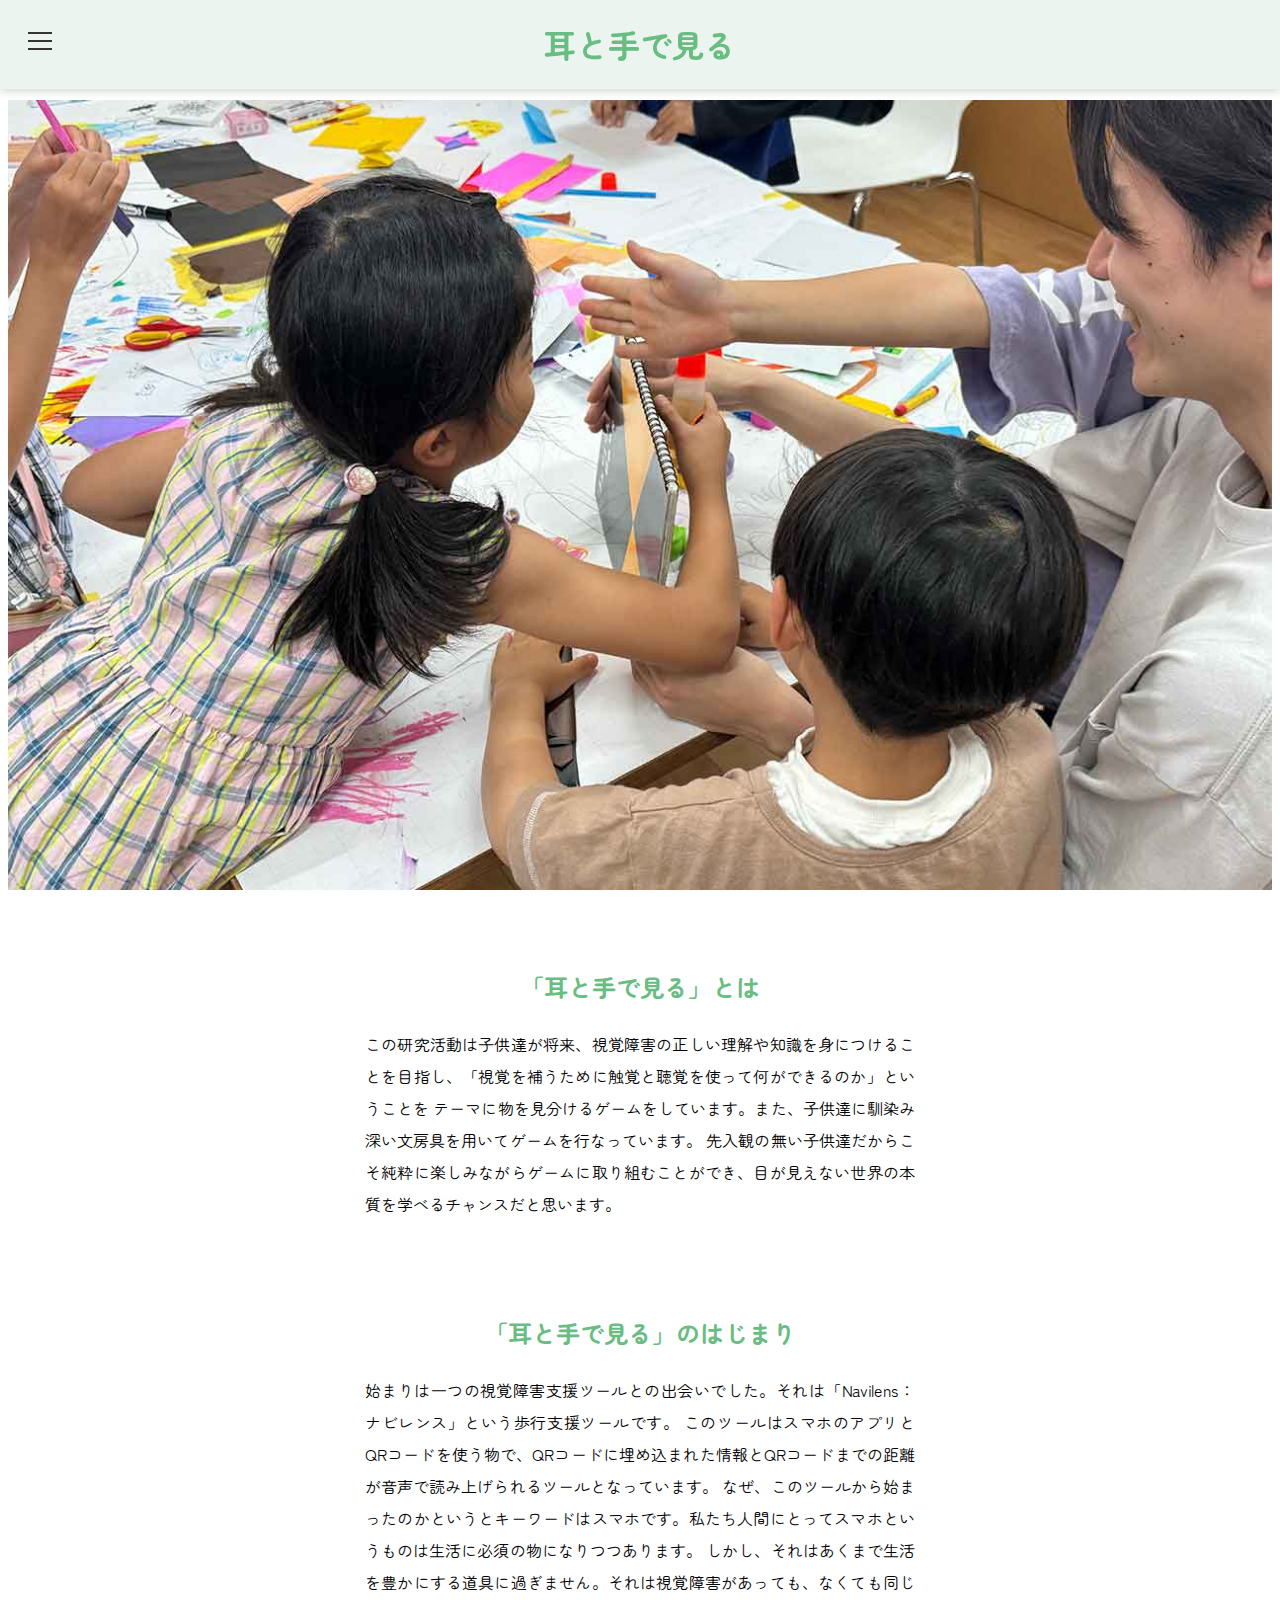
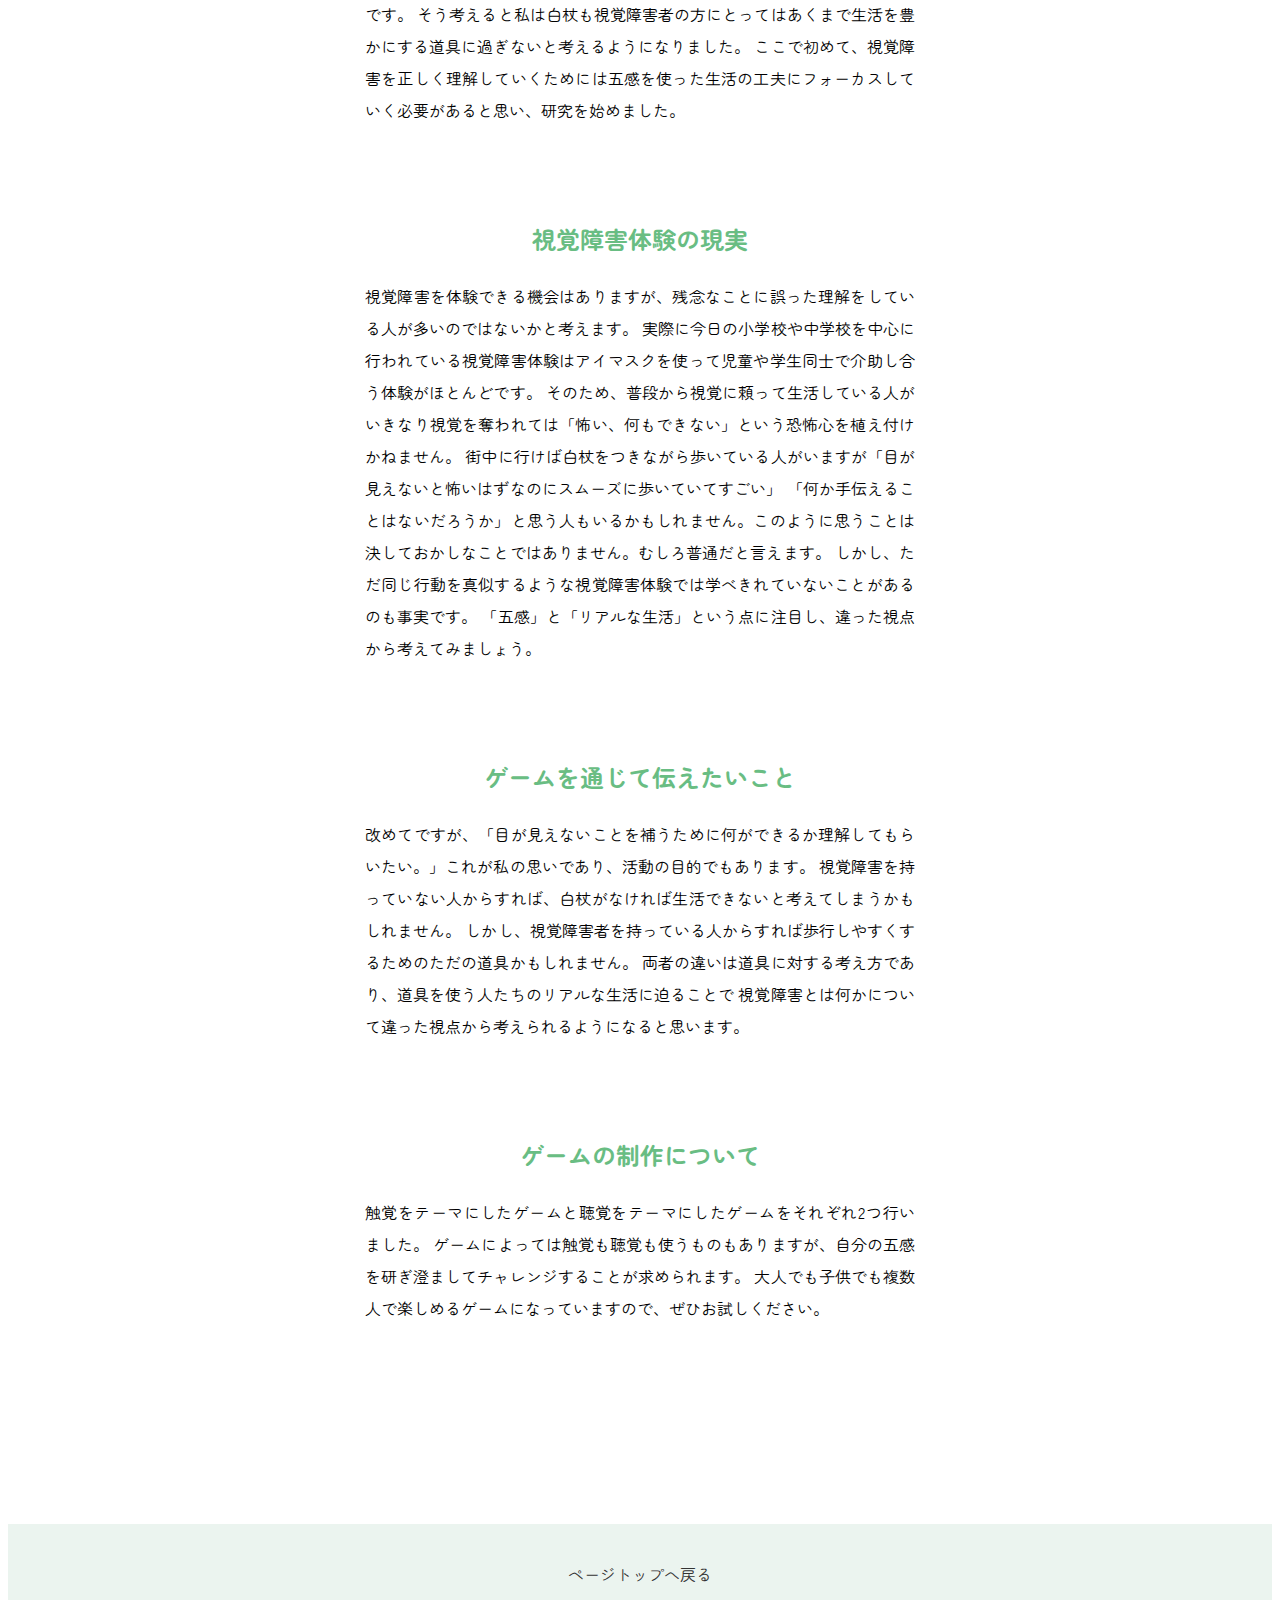
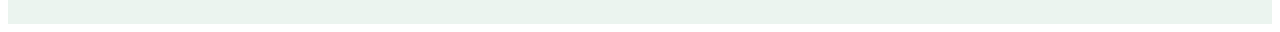
==== commit bee68da0: "Add files via upload" ====
--- a/index.html
+++ b/index.html
@@ -5,6 +5,10 @@
      <title>耳と手で見る</title>
      <meta name="description" content="手と耳を使った、視覚障害を学ぶツールのデザイン">
      <meta name="viewport" content="width=device-width, initial-scale=1.0">
+    <!-- Webフォント -->
+    <link rel="preconnect" href="https://fonts.googleapis.com">
+    <link rel="preconnect" href="https://fonts.gstatic.com" crossorigin>
+    <link href="https://fonts.googleapis.com/css2?family=Kosugi+Maru&family=Noto+Sans+JP:wght@100..900&family=Zen+Maru+Gothic&display=swap" rel="stylesheet">
 
 
      
@@ -21,23 +25,16 @@
 
     <nav>
       <ul>
-         <li><a href="index.html">ホーム</a></li>
-         <li><a href="game.html">ゲームの紹介</a>
+         <li><a href="index.html" class="btn4">ホーム</a></li>
+         <li><a href="game.html" class="btn4">ゲームの紹介</a>
             <ul>
-               <li><a href="game.html" class="btn2">どこかな？ゲーム</a></li>
+               <li><a href="game.html" class="btn4">どこかな？ゲーム</a></li>
                <li><a href="game2.html" class="btn4">何が落ちたかな？ゲーム</a></li>
                <li><a href="game3.html" class="btn4">サウンド記憶ゲーム</a></li>
                <li><a href="game4.html" class="btn4">何で書いた!?ゲーム</a></li>
              </ul>
          </li>
-         <li><a href="result.html">活動の成果</a>
-            <ul>
-               <li><a href="#result1" class="btn4">子供達の「気持ち」</a></li>
-               <li><a href="#result2" class="btn4">楽しく学べる環境づくり</a></li>
-               <li><a href="#result3" class="btn4">視覚障害の正しい理解</a></li>
-               <li><a href="#result4" class="btn4">これからの視覚障害体験</a></li>
-             </ul>
-         </li>
+         <li><a href="result.html" class="btn4">活動の成果</a></li>
       </ul>
    </nav>
    </header>
--- a/style.css
+++ b/style.css
@@ -1,10 +1,12 @@
 @charset "UTF-8";
 
 body{
-    /* background-color: #EBF4EF; */
     background-color: #FFFFFF;
-    font-family:"ヒラギノ丸ゴシック Pro",sans-serif;
     font-size: 100%;
+    /* フォント */
+    font-family: "Zen Maru Gothic", serif;
+    font-weight: 400;
+    font-style: normal;
 }
 
 a{
@@ -319,7 +321,7 @@
 
 
 /* レスポンジブ対応 */
-@media all and (max-width: 730px){
+@media all and (max-width: 960px){
     #menulist{
         display:none;
     }
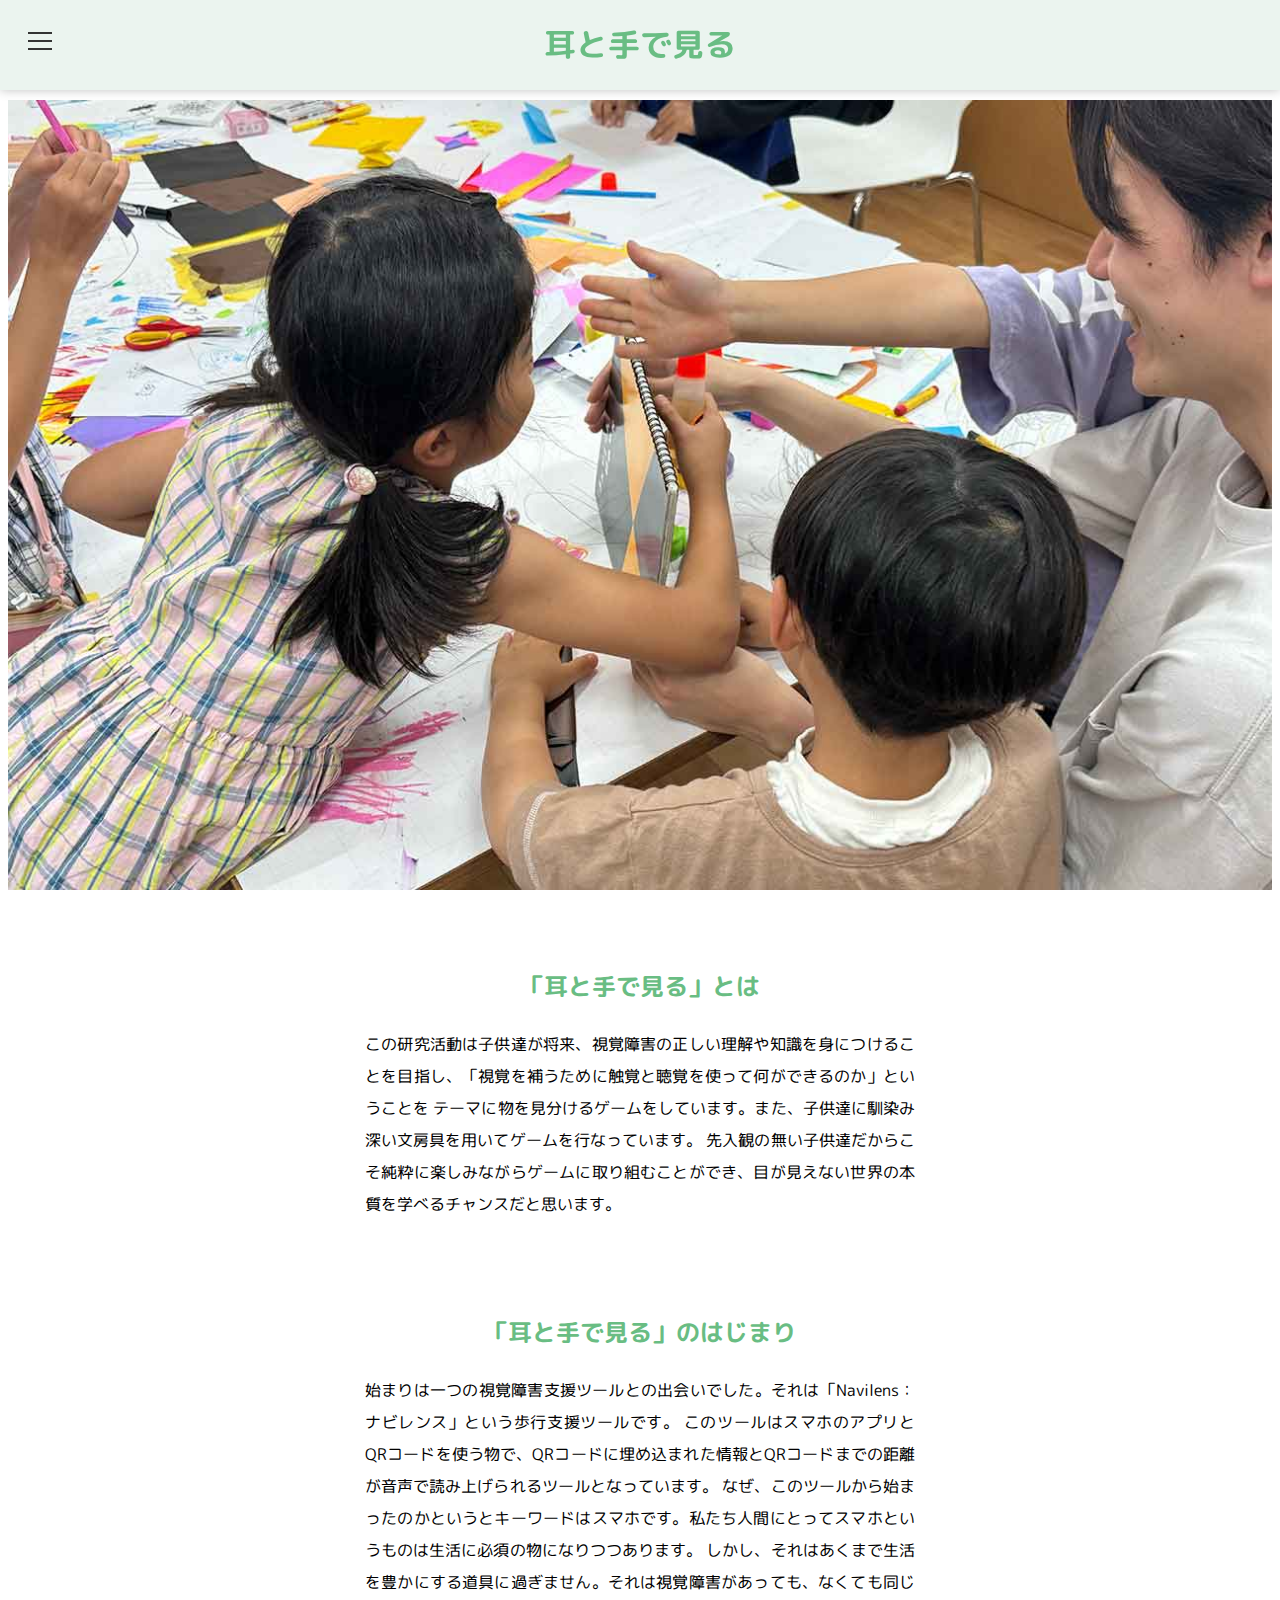
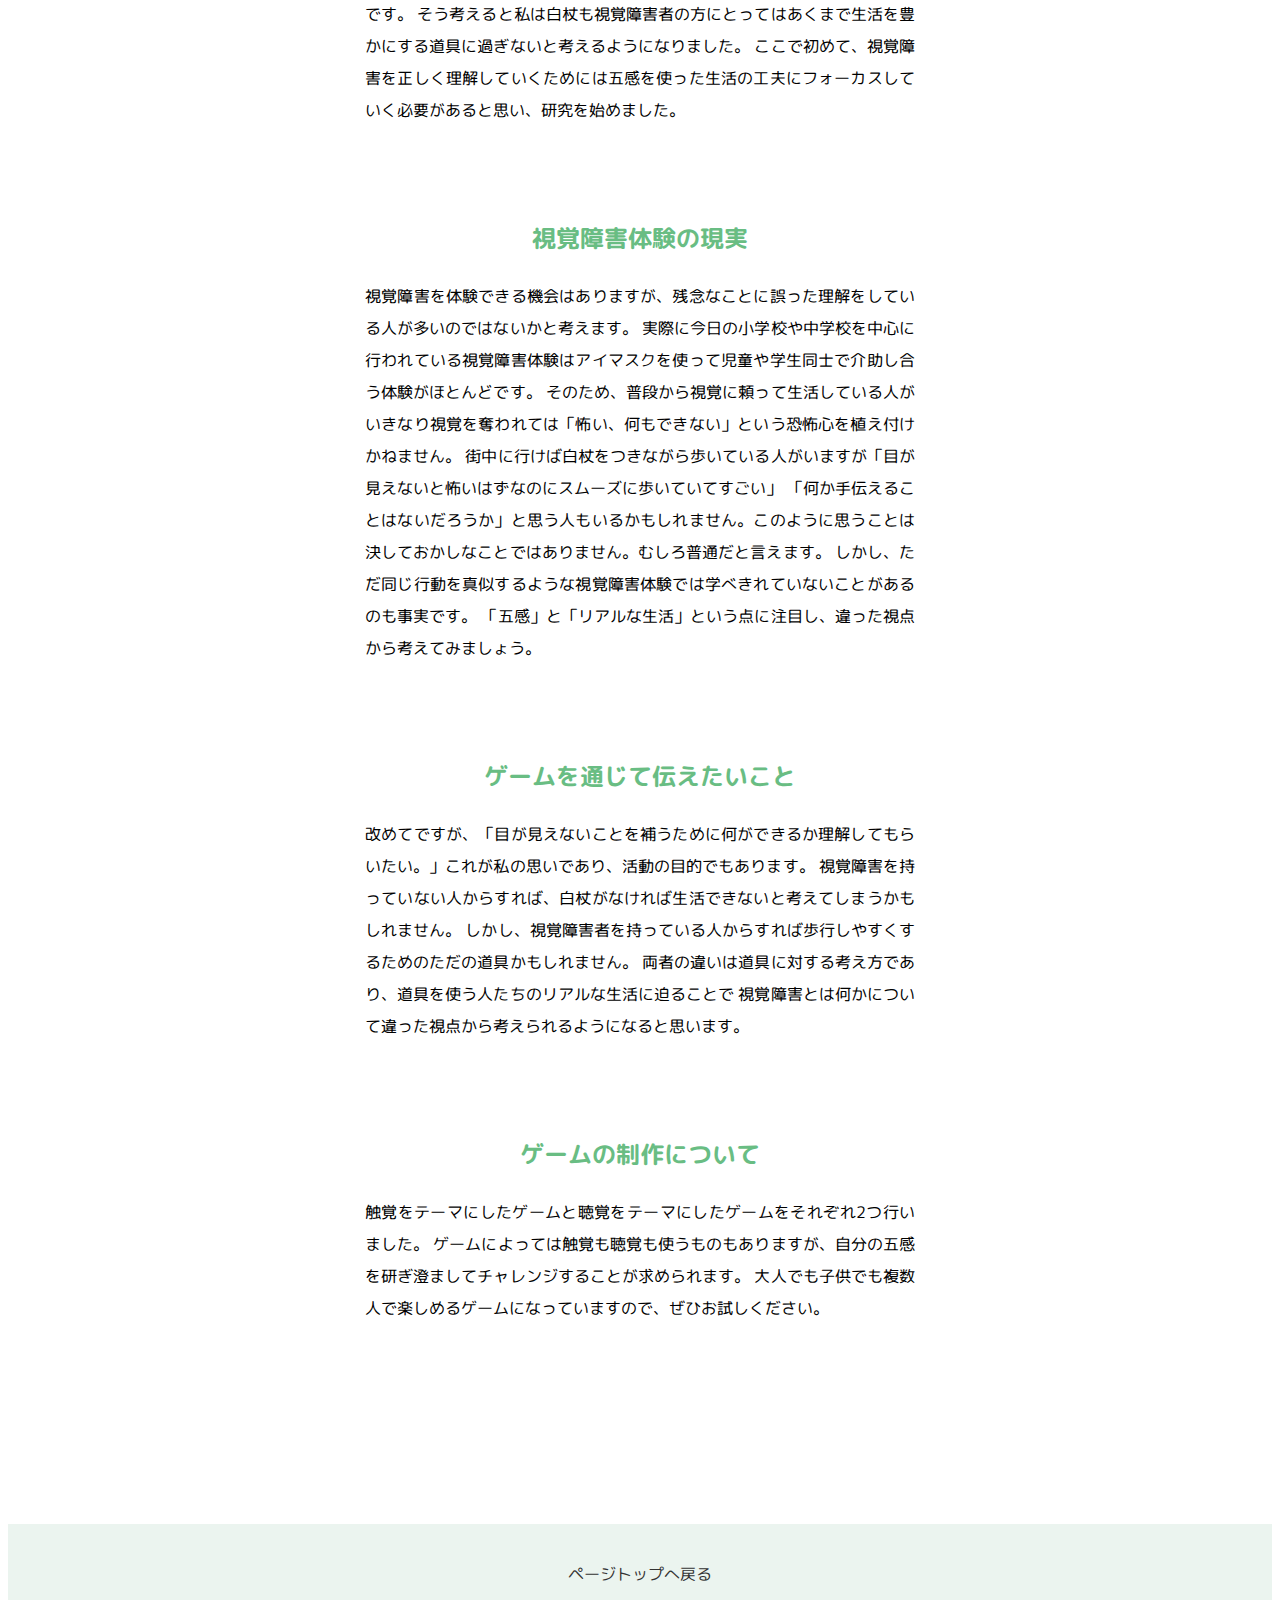
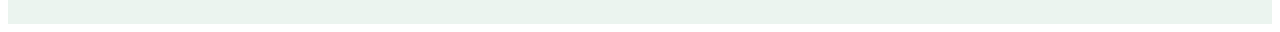
==== commit d9f02b3c: "Add files via upload" ====
--- a/index.html
+++ b/index.html
@@ -8,8 +8,7 @@
     <!-- Webフォント -->
     <link rel="preconnect" href="https://fonts.googleapis.com">
     <link rel="preconnect" href="https://fonts.gstatic.com" crossorigin>
-    <link href="https://fonts.googleapis.com/css2?family=Kosugi+Maru&family=Noto+Sans+JP:wght@100..900&family=Zen+Maru+Gothic&display=swap" rel="stylesheet">
-
+    <link href="https://fonts.googleapis.com/css2?family=Kosugi+Maru&family=M+PLUS+Rounded+1c&family=Noto+Sans+JP:wght@100..900&family=Zen+Maru+Gothic&display=swap" rel="stylesheet">
 
      
      <link href="common.css" rel="stylesheet">
--- a/style.css
+++ b/style.css
@@ -4,9 +4,9 @@
     background-color: #FFFFFF;
     font-size: 100%;
     /* フォント */
-    font-family: "Zen Maru Gothic", serif;
-    font-weight: 400;
-    font-style: normal;
+        font-family: "M PLUS Rounded 1c", sans-serif;
+        font-weight: 400;
+        font-style: normal;
 }
 
 a{
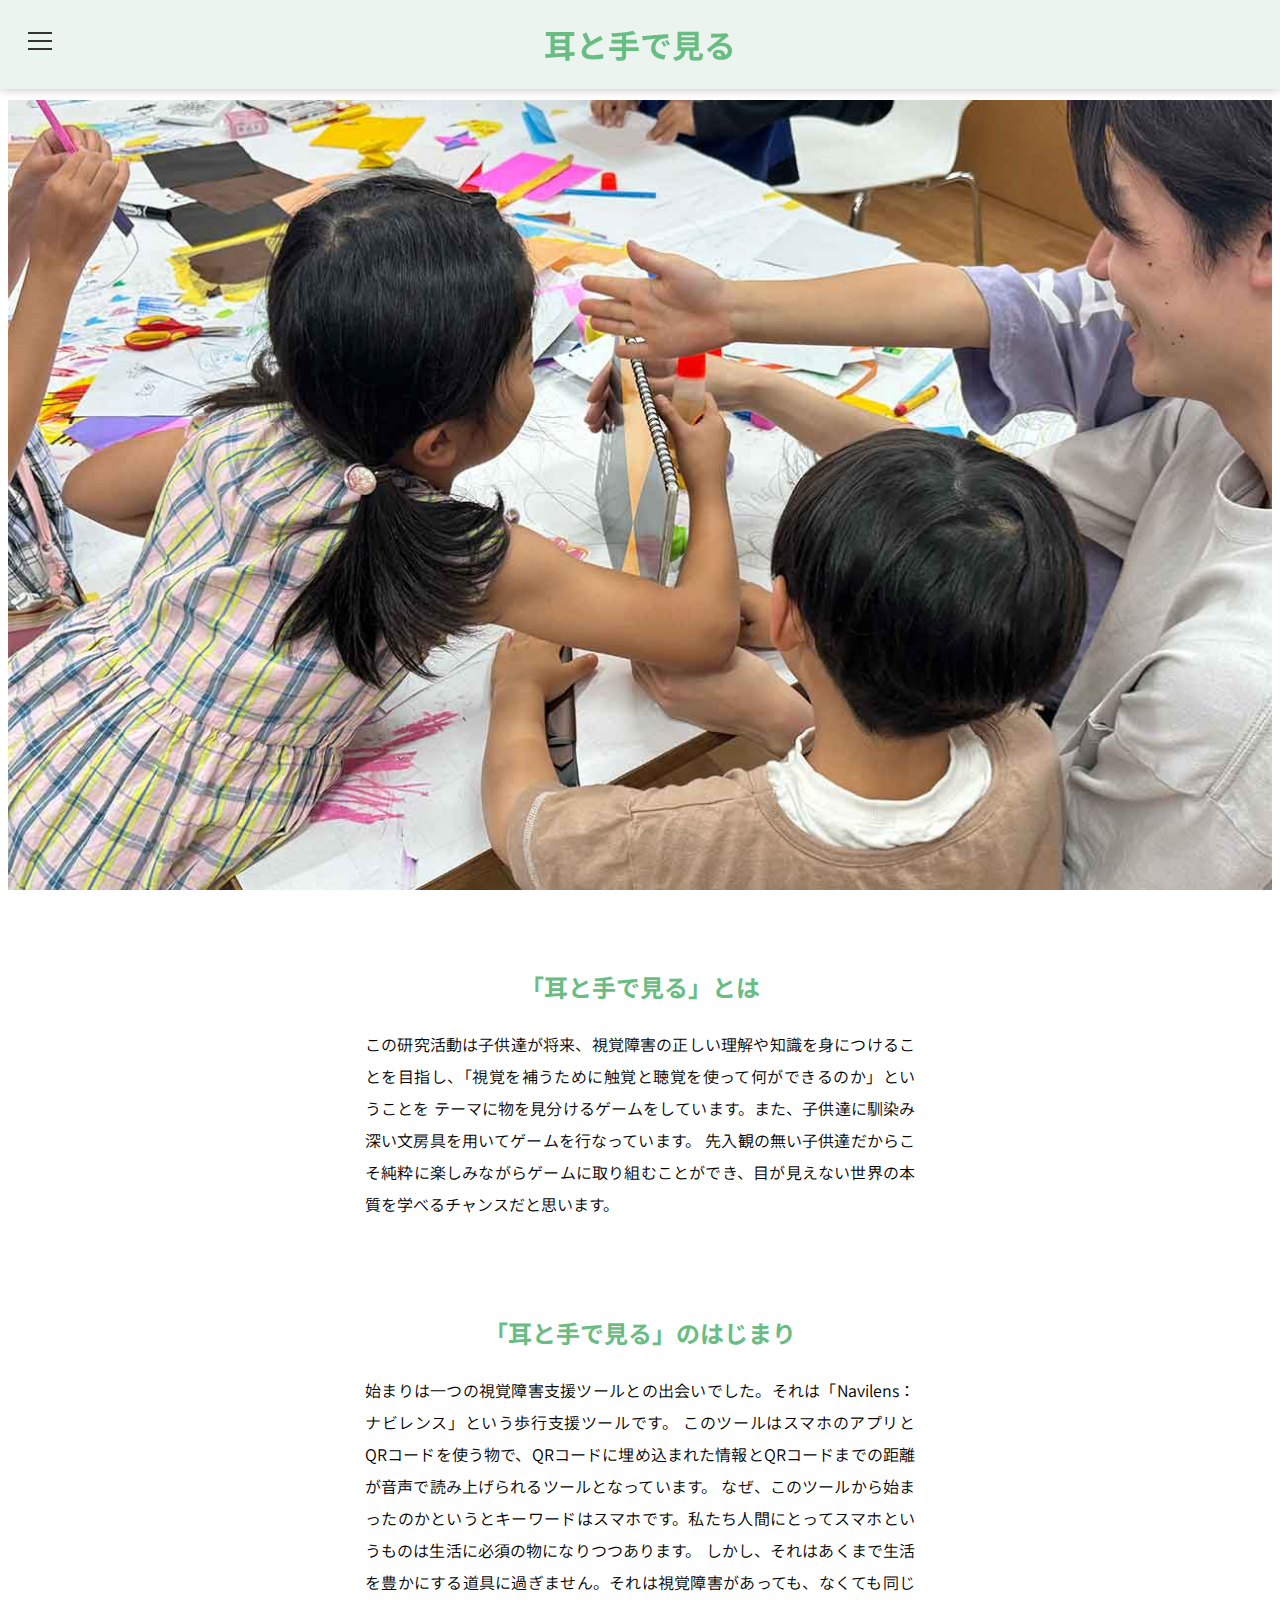
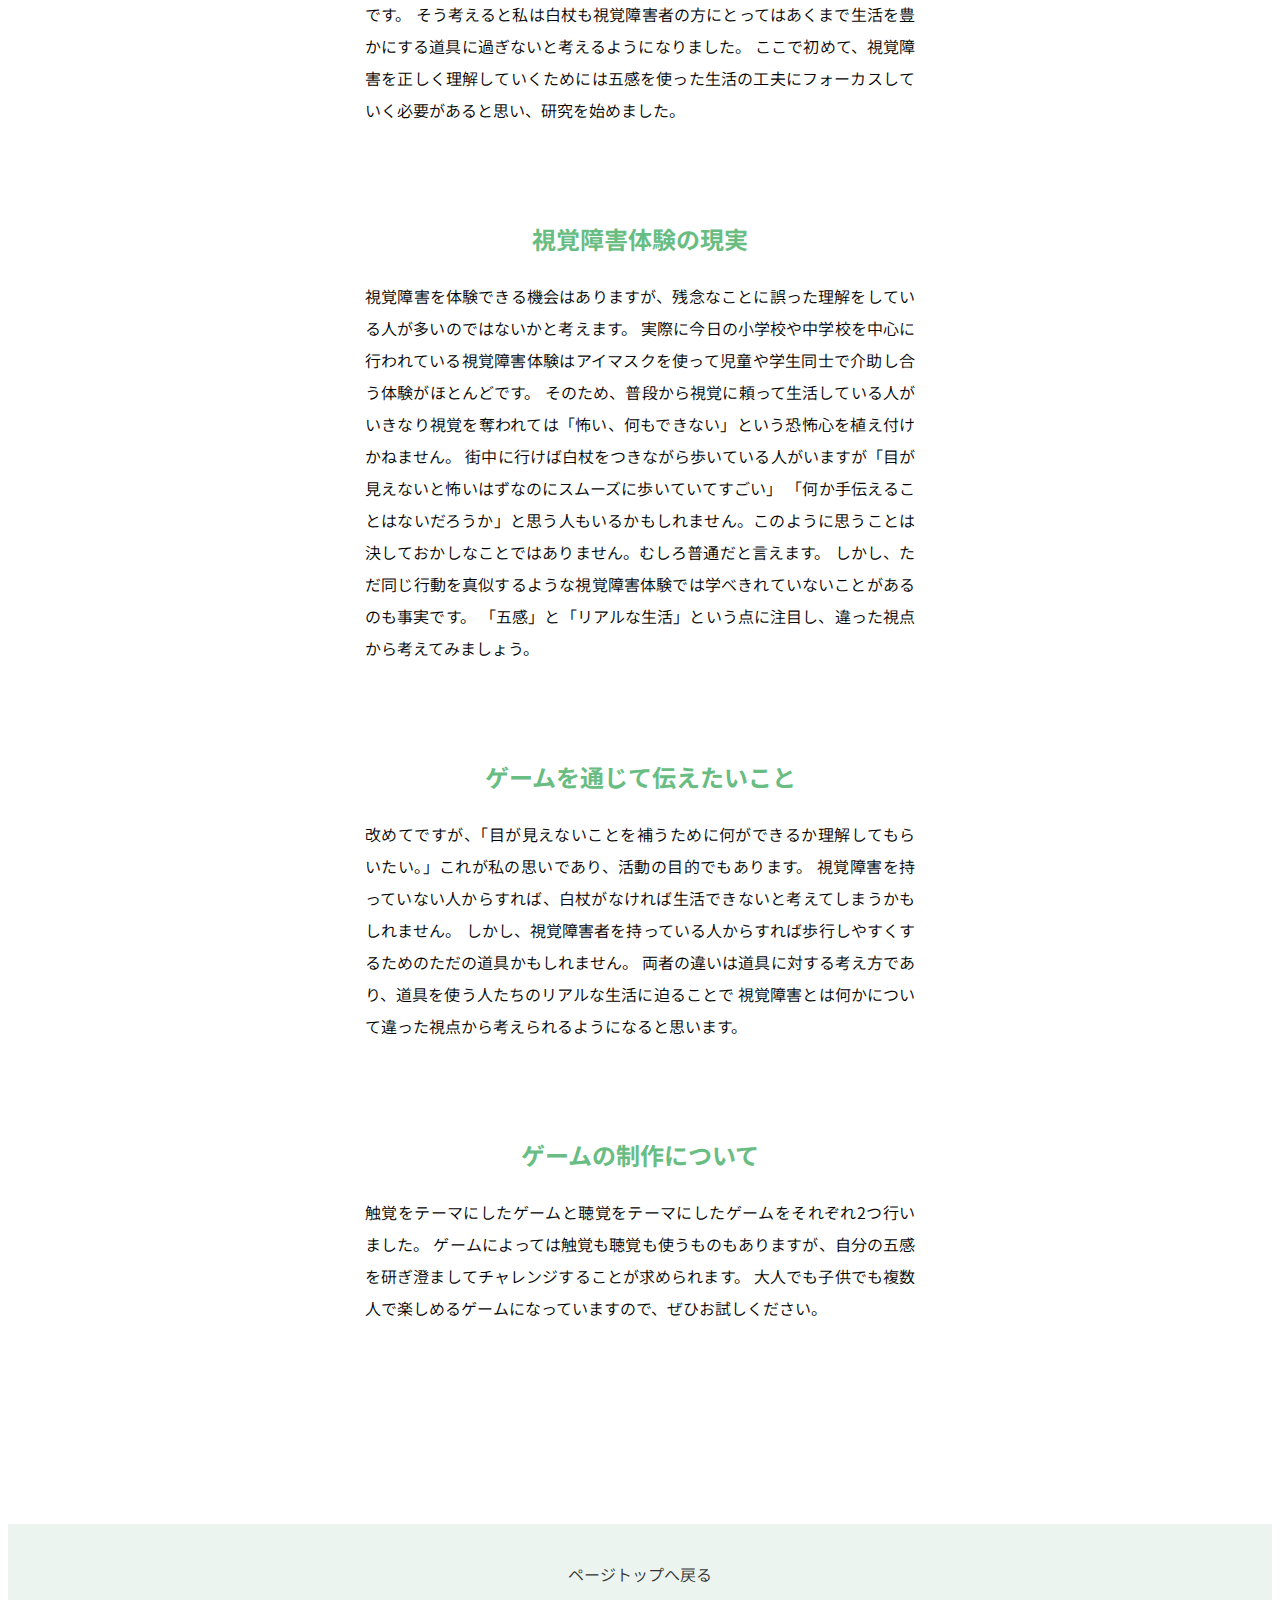
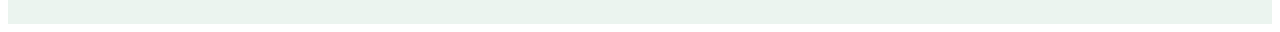
==== commit c4267337: "Add files via upload" ====
--- a/index.html
+++ b/index.html
@@ -7,8 +7,8 @@
      <meta name="viewport" content="width=device-width, initial-scale=1.0">
     <!-- Webフォント -->
     <link rel="preconnect" href="https://fonts.googleapis.com">
-    <link rel="preconnect" href="https://fonts.gstatic.com" crossorigin>
-    <link href="https://fonts.googleapis.com/css2?family=Kosugi+Maru&family=M+PLUS+Rounded+1c&family=Noto+Sans+JP:wght@100..900&family=Zen+Maru+Gothic&display=swap" rel="stylesheet">
+     <link rel="preconnect" href="https://fonts.gstatic.com" crossorigin>
+     <link href="https://fonts.googleapis.com/css2?family=Kosugi+Maru&family=M+PLUS+Rounded+1c&family=Noto+Sans+JP:wght@100..900&family=Zen+Maru+Gothic&display=swap" rel="stylesheet">
 
      
      <link href="common.css" rel="stylesheet">
--- a/style.css
+++ b/style.css
@@ -4,9 +4,13 @@
     background-color: #FFFFFF;
     font-size: 100%;
     /* フォント */
-        font-family: "M PLUS Rounded 1c", sans-serif;
-        font-weight: 400;
+        font-family: "Noto Sans JP", serif;
+        font-optical-sizing: auto;
+        font-weight: 350;
         font-style: normal;
+        /* <uniquifier>: Use a unique and descriptive class name
+        <weight>: Use a value from 100 to 900 */
+
 }
 
 a{
